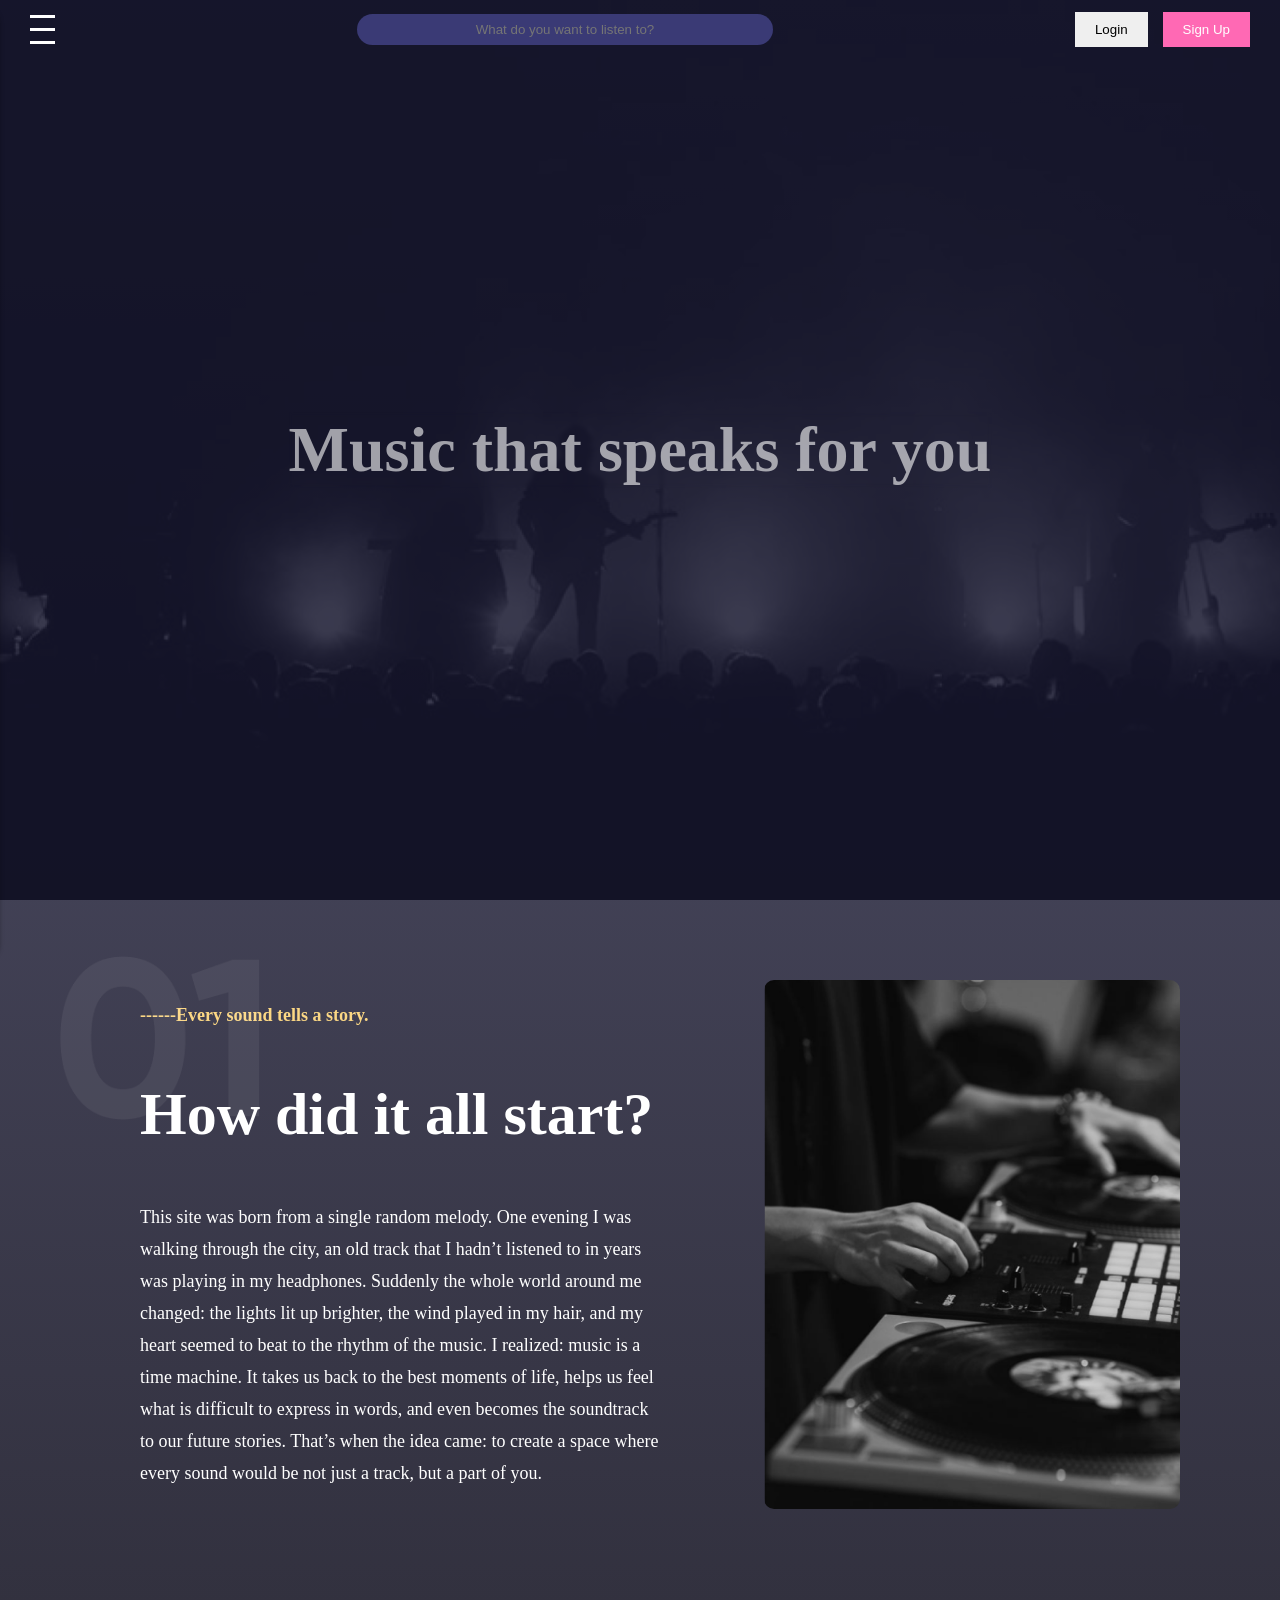
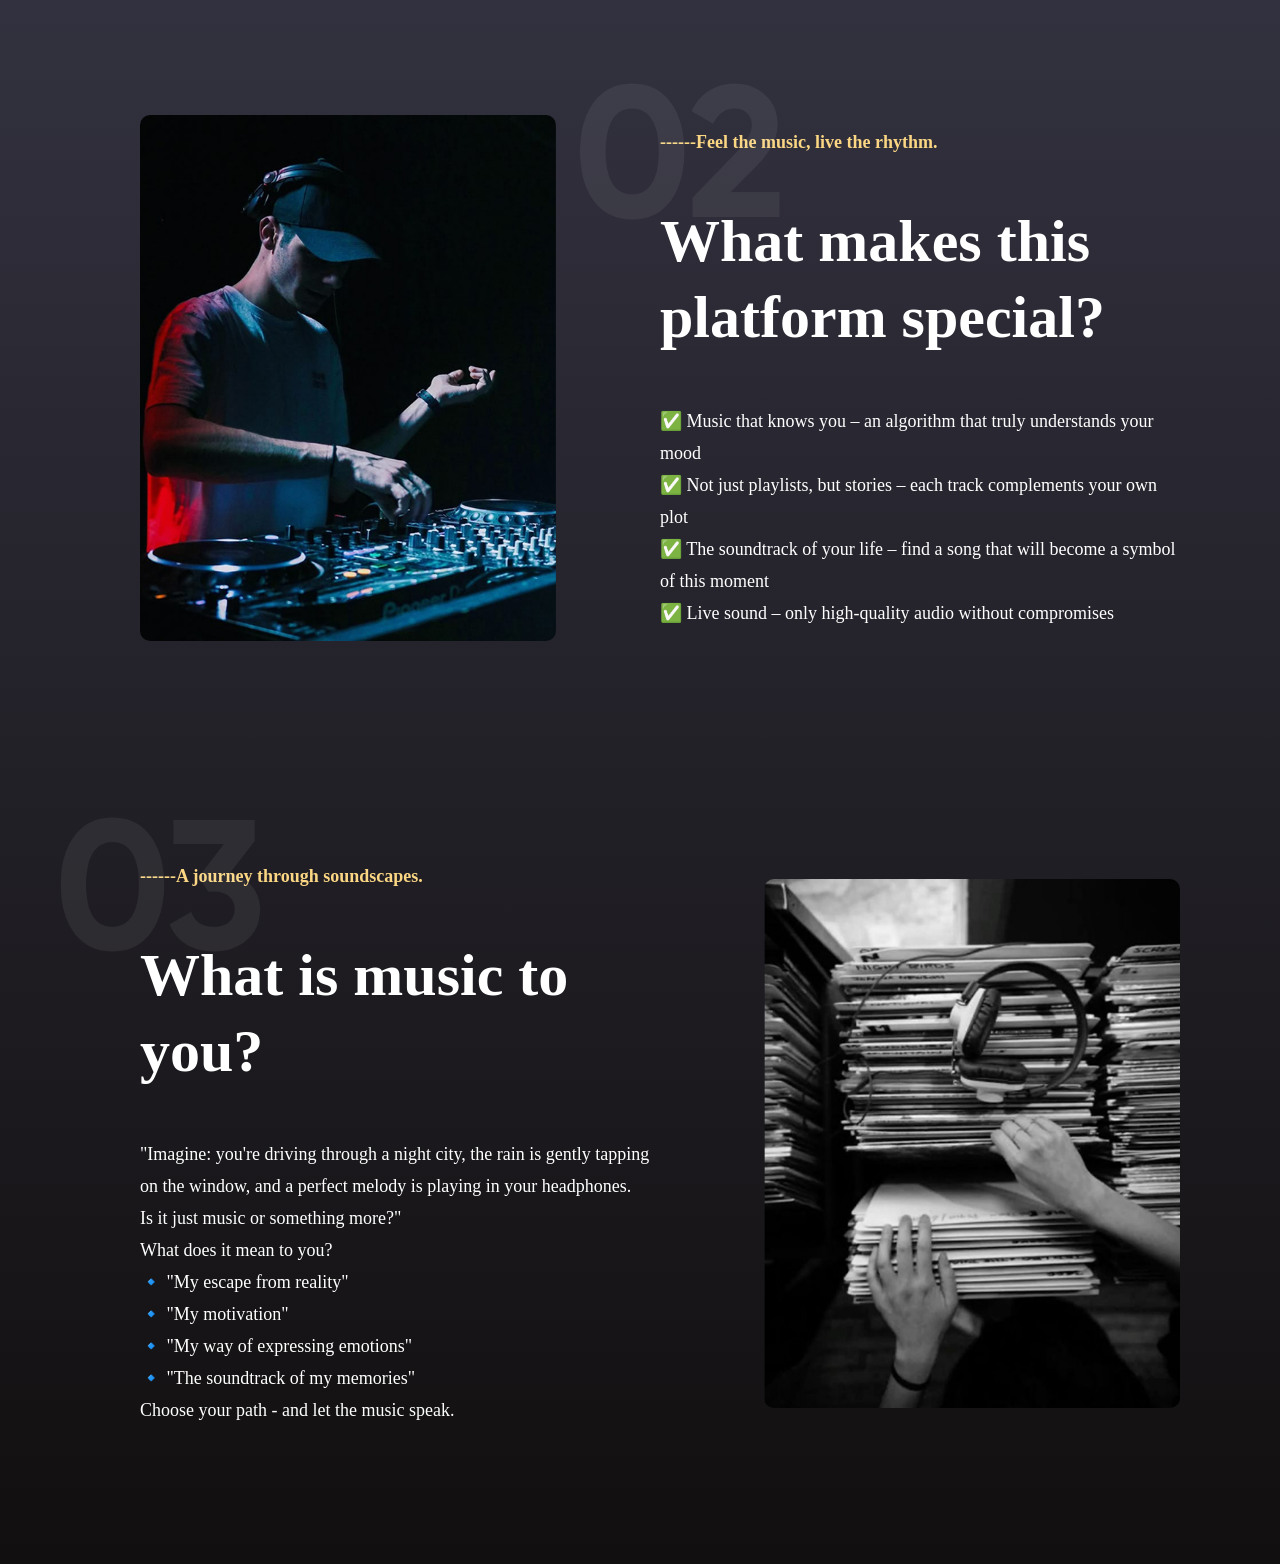
==== index.html @ 6231a84e "first writing code" ====
<!DOCTYPE html>
<html lang="en">
<head>
    <meta charset="UTF-8">
    <meta name="viewport" content="width=device-width, initial-scale=1.0">
    <title>Synerbeat</title>
    <link rel="stylesheet" href="style.css">
    <script defer src="script.js"></script>
</head>
<body>
    <header>
        <div class="menu-toggle" id="mobile-menu">
            <span class="bar"></span>
            <span class="bar"></span>
            <span class="bar"></span>
        </div>
        <div class="search-box">
            <input type="text" placeholder="What do you want to listen to?">
        </div>
        <div class="buttons">
            <button class="login">Login</button>
            <button class="signup">Sign Up</button>
        </div>
    </header>
    <section class="hero">
        <img src="img/backg.png" alt="Concert" class="hero-image">
        <div class="overlay"></div>
        <h1>Music that speaks for you</h1>
    </section>
    <div class="burger-menu" id="burger-menu">
        <ul>
            <li><a href="#">HOME</a></li>
            <li><a href="#">ALBUMS</a></li>
            <li><a href="#">FAVORITES</a></li>
        </ul>
    </div> 
    <section class="content-section">
        <div class="text-block">
            <img src="img/num1.png" alt="01" class="number-img"> 
            <p class="golden-text">------Every sound tells a story.</p>
            <h2 class="h2">How did it all start?</h2>
            <p>This site was born from a single random melody.
                One evening I was walking through the city, an old track that I hadn’t listened to in years was playing in my headphones. Suddenly the whole world around me changed: the lights lit up brighter, the wind played in my hair, and my heart seemed to beat to the rhythm of the music.
                I realized: music is a time machine. It takes us back to the best moments of life, helps us feel what is difficult to express in words, and even becomes the soundtrack to our future stories.
                That’s when the idea came: to create a space where every sound would be not just a track, but a part of you.</p>
        </div>
        <div class="image-block">
            <img src="img/imag1.png" alt="DJ Mixing">
        </div>
    </section>
    
    <section class="content-section">
        <div class="image-block">
            <img src="img/imag2.png" alt="DJ Performance">
        </div>
        <div class="text-block">
            <img src="img/num2.png" alt="02" class="number-img">
            <p class="golden-text">------Feel the music, live the rhythm.</p>
            <h2 class="h2">What makes this platform special?</h2>
            <p>✅ Music that knows you – an algorithm that truly understands your mood<br>
                ✅ Not just playlists, but stories – each track complements your own plot<br>
                ✅ The soundtrack of your life – find a song that will become a symbol of this moment<br>
                ✅ Live sound – only high-quality audio without compromises</p>
        </div>
    </section>
    
    <section class="content-section">
        <div class="text-block">
            <img src="img/num3.png" alt="03" class="number-img">
            <p class="golden-text">------A journey through soundscapes.</p>
            <h2 class="h2">What is music to you?</h2>
            <p>"Imagine: you're driving through a night city, the rain is gently tapping on the window, and a perfect melody is playing in your headphones.<br>
                Is it just music or something more?"<br>
                
                What does it mean to you?<br>
                🔹 "My escape from reality"<br>
                🔹 "My motivation"<br>
                🔹 "My way of expressing emotions"<br>
                🔹 "The soundtrack of my memories"<br>
                
                Choose your path - and let the music speak.</p>
        </div>
        <div class="image-block">
            <img src="img/imag3.png" alt="Vinyl Collection">
        </div>
    </section> 
</body>
</html>
---- style.css ----
body {
    margin: 0;
    font-family: Arial, sans-serif;
    background-color: #0d0d26;
    color: white;
    text-align: center;
background: linear-gradient(180deg, #545470 0%, #110F0F 100%);


    
}
header {
    display: flex;
    justify-content: space-between;
    align-items: center;
    padding: 10px 30px;
    
    position: fixed;
    width: 100%;
    top: 0;
    left: 0;
    z-index: 1000;
    box-sizing: border-box;
}
.menu-toggle {
    display: flex;
    flex-direction: column;
    cursor: pointer;
}
.bar {
    background: white;
    height: 3px;
    width: 25px;
    margin: 5px 0;
}
.search-box {
    flex: 1;
    display: flex;
    justify-content: center;
    
}
.search-box input {
    padding: 8px;
    border-radius: 20px;
    border: none;
    width: 70%;
    max-width: 400px;
    text-align: center;
    background-color: #3A3A75;
}
.buttons {
    display: flex;
    gap: 15px;
}
.buttons button {
    padding: 10px 20px;
    border: none;
    cursor: pointer;
    white-space: nowrap;
}
.signup {
    background: hotpink;
    color: white;
}
.hero {
    height: 100vh;
    display: flex;
    align-items: center;
    justify-content: center;
    text-align: center;
    position: relative;
}
.hero-image {
    position: absolute;
    top: 0;
    left: 50%;
    transform: translateX(-50%);
    width: 100%;
    height: 100%;
    object-fit: cover;
    opacity: 0.5; /* Напівпрозорість для ефекту */
}

.overlay {
    position: absolute;
    top: 0;
    left: 0;
    width: 100%;
    height: 100%;
    background: rgba(13, 13, 38, 0.7);
}

h1 {
    position: relative;
    z-index: 2;

font-family: 'Jura';
font-style: normal;
font-weight: 700;
font-size: 64px;
line-height: 76px;
color: rgba(255, 255, 255, 0.6);

backdrop-filter: blur(2px);


}
.burger-menu {
    position: fixed;
    top: 0;
    left: -250px;
    width: 250px;
    height: 100vh;
    padding-top: 60px;
    transition: 0.3s;
background: linear-gradient(180deg, #55556F 0%, #242443 73.67%);
box-shadow: 0px 4px 4px rgba(0, 0, 0, 0.25);
border-radius: 0px 20px 20px 0px;


}
.burger-menu ul {
    list-style: none;
    padding: 0;
}
.burger-menu ul li {
    padding: 15px;
}
.burger-menu ul li a {
    color: white;
    text-decoration: none;
    font-size: 18px;
}
@media screen and (max-width: 768px) {
    header {
        padding: 10px 15px;
    }
    .menu-toggle {
        display: flex;
    }
    .search-box input {
        width: 100%;
        max-width: 250px;
    }
    .buttons {
        gap: 5px;
    }
    .buttons button {
        padding: 8px 12px;
        font-size: 14px;
    }
}

.content-section {
    display: flex;
    align-items: center;
    justify-content: space-between;
    padding: 80px 100px 120px 140px;
}
.reverse {
    flex-direction: row-reverse;
}
.text-block {
    width: 50%;
    text-align: left;
    position: relative;
}
.number-img {
    position: absolute;
    top: -30px;
    left: -80px;
    width: 200px;
    opacity: 0.7;
}
.image-block {
    width: 40%;
}
.image-block img {
    width: 100%;
    border-radius: 10px;
}
.golden-text {
font-family: 'Gilroy';
font-style: normal;
font-weight: 800;
font-size: 18px;
line-height: 22px;
color: #FBD784;

}
.h2{
font-family: 'Abhaya Libre ExtraBold';
font-style: normal;
font-weight: 800;
font-size: 60px;
line-height: 76px;
color: #FFFFFF;
}
p{
font-family: 'Glegoo';
font-style: normal;
font-weight: 400;
font-size: 18px;
line-height: 32px;
color: #FFFFFF;

}
@media (max-width: 768px) {
    .content-section {
        flex-direction: column;
        text-align: center;
        padding: 30px;
    }
    .text-block, .image-block {
        width: 90%;
    }
    .reverse {
        flex-direction: column;
    }
    .number-img {
        top: -30px;
        left: 0;
        width: 150px;
    }
}
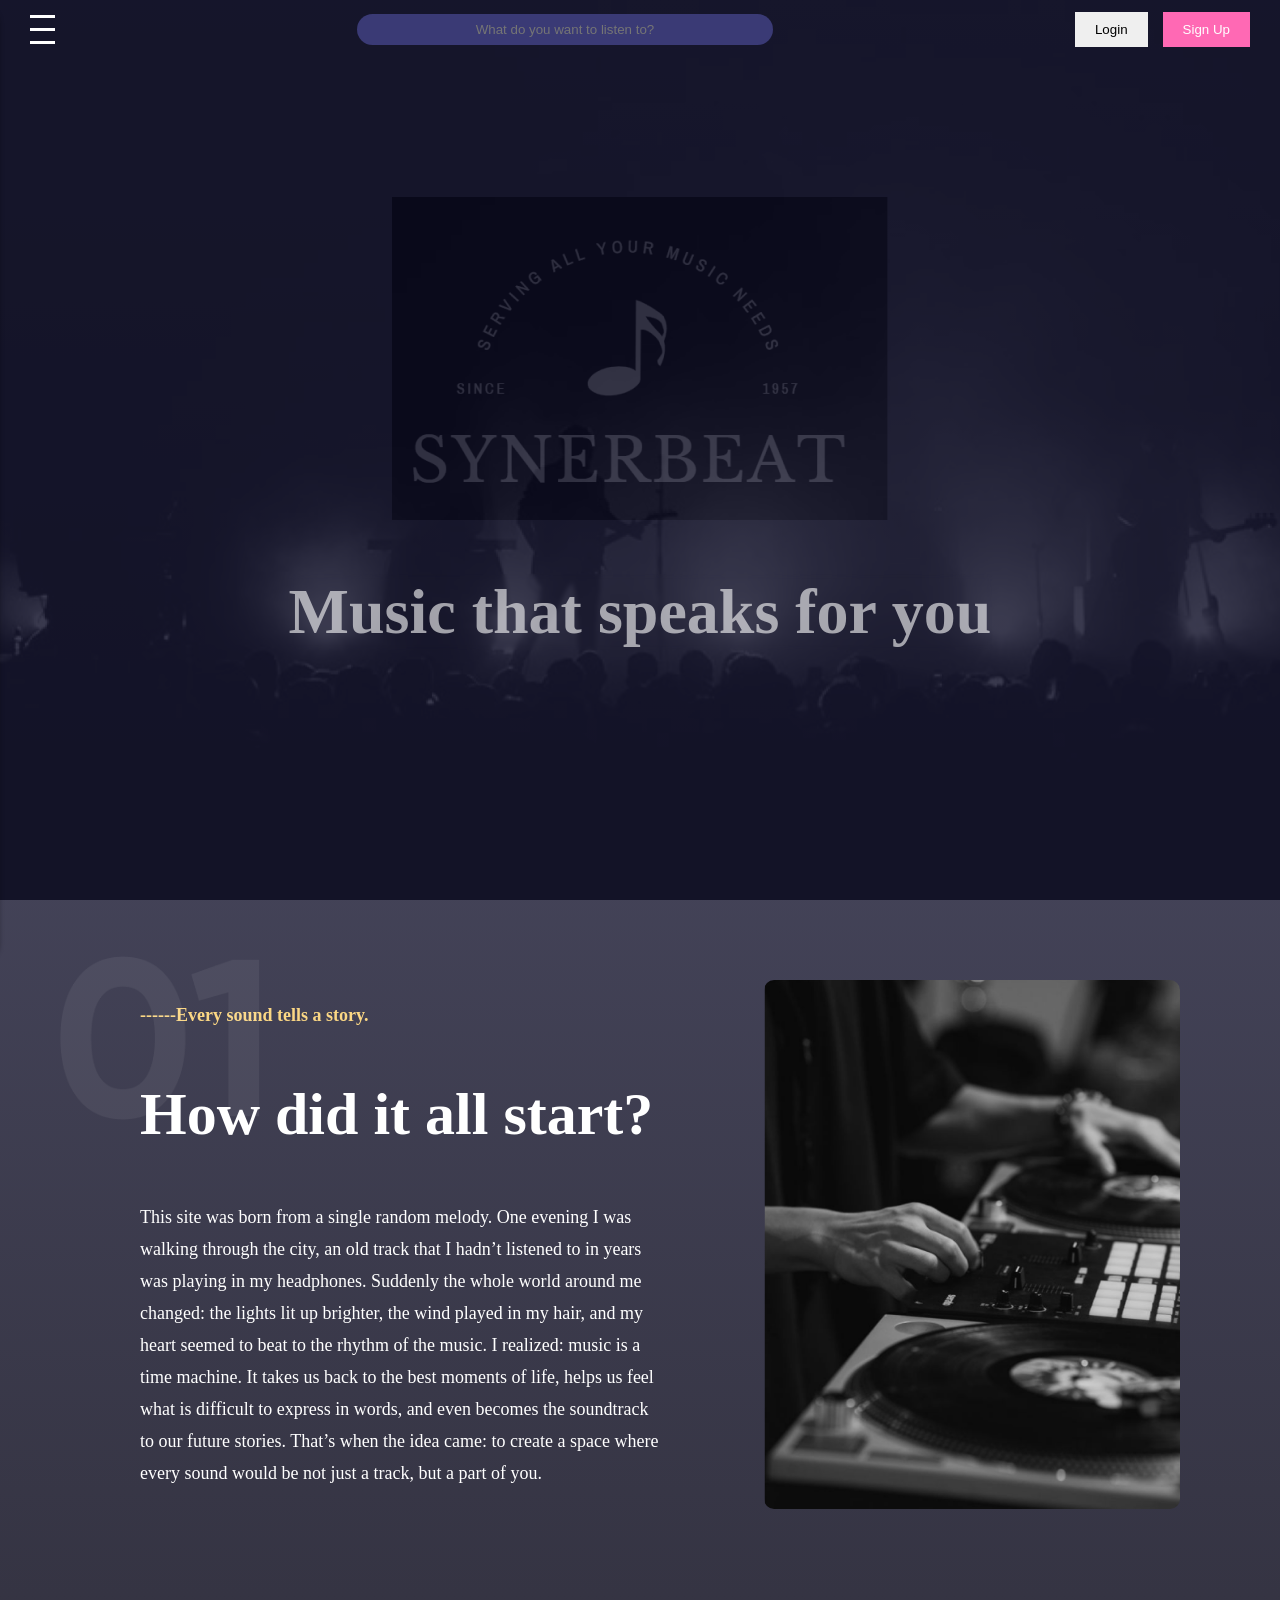
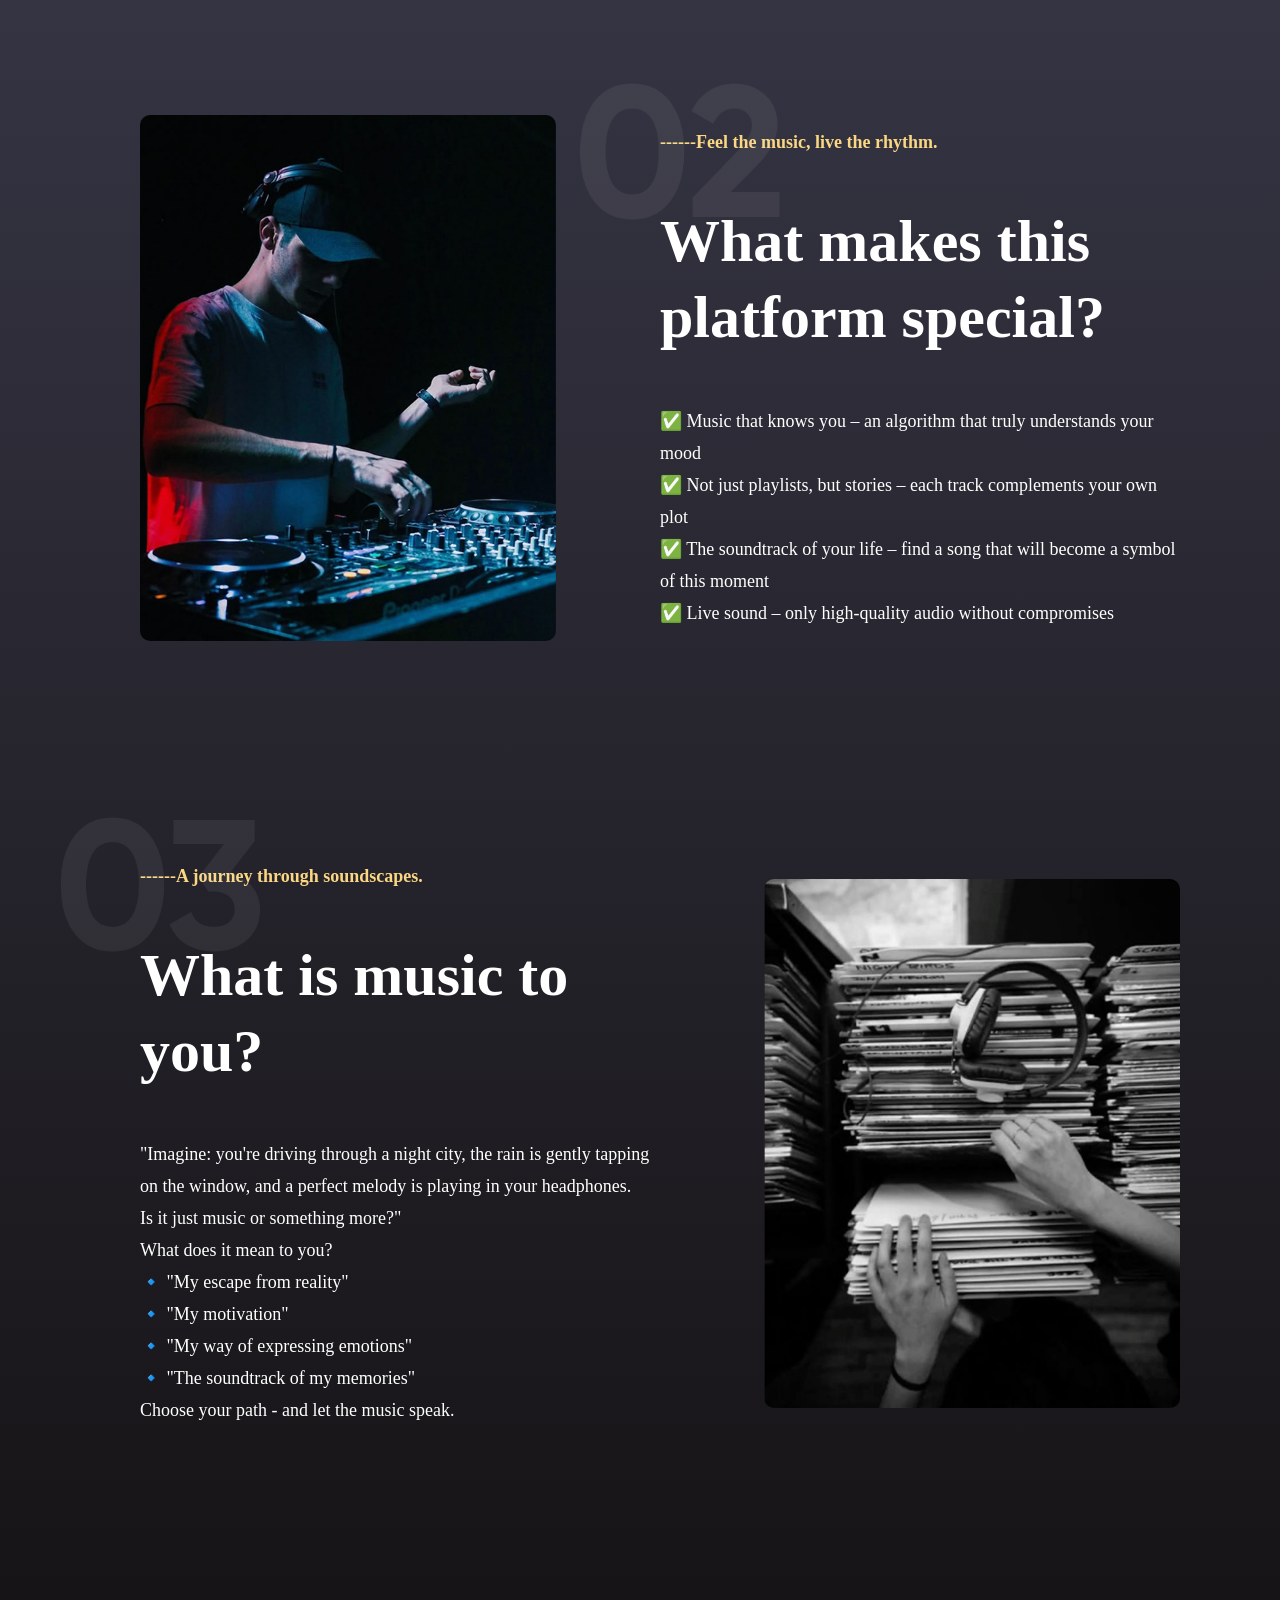
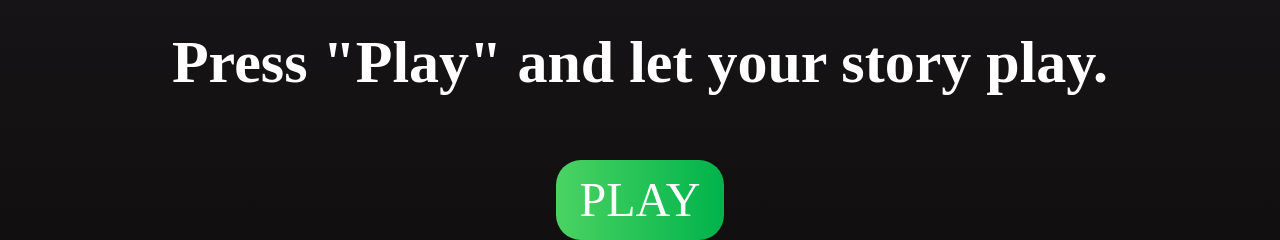
==== commit f72241ca: "change main page" ====
--- a/index.html
+++ b/index.html
@@ -1,5 +1,6 @@
 <!DOCTYPE html>
 <html lang="en">
+
 <head>
     <meta charset="UTF-8">
     <meta name="viewport" content="width=device-width, initial-scale=1.0">
@@ -7,6 +8,7 @@
     <link rel="stylesheet" href="style.css">
     <script defer src="script.js"></script>
 </head>
+
 <body>
     <header>
         <div class="menu-toggle" id="mobile-menu">
@@ -25,7 +27,10 @@
     <section class="hero">
         <img src="img/backg.png" alt="Concert" class="hero-image">
         <div class="overlay"></div>
-        <h1>Music that speaks for you</h1>
+        <div class="cont1">
+            <img class="logow" src="img/logo.png">
+            <h1>Music that speaks for you</h1>
+        </div>
     </section>
     <div class="burger-menu" id="burger-menu">
         <ul>
@@ -33,22 +38,26 @@
             <li><a href="#">ALBUMS</a></li>
             <li><a href="#">FAVORITES</a></li>
         </ul>
-    </div> 
+    </div>
     <section class="content-section">
         <div class="text-block">
-            <img src="img/num1.png" alt="01" class="number-img"> 
+            <img src="img/num1.png" alt="01" class="number-img">
             <p class="golden-text">------Every sound tells a story.</p>
             <h2 class="h2">How did it all start?</h2>
             <p>This site was born from a single random melody.
-                One evening I was walking through the city, an old track that I hadn’t listened to in years was playing in my headphones. Suddenly the whole world around me changed: the lights lit up brighter, the wind played in my hair, and my heart seemed to beat to the rhythm of the music.
-                I realized: music is a time machine. It takes us back to the best moments of life, helps us feel what is difficult to express in words, and even becomes the soundtrack to our future stories.
-                That’s when the idea came: to create a space where every sound would be not just a track, but a part of you.</p>
+                One evening I was walking through the city, an old track that I hadn’t listened to in years was playing
+                in my headphones. Suddenly the whole world around me changed: the lights lit up brighter, the wind
+                played in my hair, and my heart seemed to beat to the rhythm of the music.
+                I realized: music is a time machine. It takes us back to the best moments of life, helps us feel what is
+                difficult to express in words, and even becomes the soundtrack to our future stories.
+                That’s when the idea came: to create a space where every sound would be not just a track, but a part of
+                you.</p>
         </div>
         <div class="image-block">
             <img src="img/imag1.png" alt="DJ Mixing">
         </div>
     </section>
-    
+
     <section class="content-section">
         <div class="image-block">
             <img src="img/imag2.png" alt="DJ Performance">
@@ -63,26 +72,32 @@
                 ✅ Live sound – only high-quality audio without compromises</p>
         </div>
     </section>
-    
+
     <section class="content-section">
         <div class="text-block">
             <img src="img/num3.png" alt="03" class="number-img">
             <p class="golden-text">------A journey through soundscapes.</p>
             <h2 class="h2">What is music to you?</h2>
-            <p>"Imagine: you're driving through a night city, the rain is gently tapping on the window, and a perfect melody is playing in your headphones.<br>
+            <p>"Imagine: you're driving through a night city, the rain is gently tapping on the window, and a perfect
+                melody is playing in your headphones.<br>
                 Is it just music or something more?"<br>
-                
+
                 What does it mean to you?<br>
                 🔹 "My escape from reality"<br>
                 🔹 "My motivation"<br>
                 🔹 "My way of expressing emotions"<br>
                 🔹 "The soundtrack of my memories"<br>
-                
+
                 Choose your path - and let the music speak.</p>
         </div>
         <div class="image-block">
             <img src="img/imag3.png" alt="Vinyl Collection">
         </div>
-    </section> 
+    </section>
+    <div class="container">
+        <p class="play">Press "Play" and let your story play.</p>
+        <a href="#" class="btn">PLAY</a>
+    </div>
 </body>
+
 </html>
--- a/style.css
+++ b/style.css
@@ -4,17 +4,17 @@
     background-color: #0d0d26;
     color: white;
     text-align: center;
-background: linear-gradient(180deg, #545470 0%, #110F0F 100%);
-
-
-    
-}
+    background: linear-gradient(180deg, #545470 0%, #110F0F 100%);
+
+
+
+}
+
 header {
     display: flex;
     justify-content: space-between;
     align-items: center;
     padding: 10px 30px;
-    
     position: fixed;
     width: 100%;
     top: 0;
@@ -22,23 +22,27 @@
     z-index: 1000;
     box-sizing: border-box;
 }
+
 .menu-toggle {
     display: flex;
     flex-direction: column;
     cursor: pointer;
 }
+
 .bar {
     background: white;
     height: 3px;
     width: 25px;
     margin: 5px 0;
 }
+
 .search-box {
     flex: 1;
     display: flex;
     justify-content: center;
-    
-}
+
+}
+
 .search-box input {
     padding: 8px;
     border-radius: 20px;
@@ -48,20 +52,24 @@
     text-align: center;
     background-color: #3A3A75;
 }
+
 .buttons {
     display: flex;
     gap: 15px;
 }
+
 .buttons button {
     padding: 10px 20px;
     border: none;
     cursor: pointer;
     white-space: nowrap;
 }
+
 .signup {
     background: hotpink;
     color: white;
 }
+
 .hero {
     height: 100vh;
     display: flex;
@@ -70,6 +78,7 @@
     text-align: center;
     position: relative;
 }
+
 .hero-image {
     position: absolute;
     top: 0;
@@ -78,7 +87,8 @@
     width: 100%;
     height: 100%;
     object-fit: cover;
-    opacity: 0.5; /* Напівпрозорість для ефекту */
+    opacity: 0.5;
+    /* Напівпрозорість для ефекту */
 }
 
 .overlay {
@@ -90,21 +100,29 @@
     background: rgba(13, 13, 38, 0.7);
 }
 
+.cont1{
+    display: flex;
+    flex-direction: column;
+    align-items: center;
+    text-align: center;
+    max-width: 100%;
+    margin: 0 auto;
+}
+.logow{
+    height: auto;
+}
 h1 {
     position: relative;
     z-index: 2;
-
-font-family: 'Jura';
-font-style: normal;
-font-weight: 700;
-font-size: 64px;
-line-height: 76px;
-color: rgba(255, 255, 255, 0.6);
-
-backdrop-filter: blur(2px);
-
-
-}
+    font-family: 'Jura';
+    font-style: normal;
+    font-weight: 700;
+    font-size: 64px;
+    line-height: 76px;
+    color: rgba(255, 255, 255, 0.6);
+    backdrop-filter: blur(2px);
+}
+
 .burger-menu {
     position: fixed;
     top: 0;
@@ -113,38 +131,46 @@
     height: 100vh;
     padding-top: 60px;
     transition: 0.3s;
-background: linear-gradient(180deg, #55556F 0%, #242443 73.67%);
-box-shadow: 0px 4px 4px rgba(0, 0, 0, 0.25);
-border-radius: 0px 20px 20px 0px;
-
-
-}
+    background: linear-gradient(180deg, #55556F 0%, #242443 73.67%);
+    box-shadow: 0px 4px 4px rgba(0, 0, 0, 0.25);
+    border-radius: 0px 20px 20px 0px;
+
+
+}
+
 .burger-menu ul {
     list-style: none;
     padding: 0;
 }
+
 .burger-menu ul li {
     padding: 15px;
 }
+
 .burger-menu ul li a {
     color: white;
     text-decoration: none;
     font-size: 18px;
 }
+
 @media screen and (max-width: 768px) {
     header {
         padding: 10px 15px;
     }
+
     .menu-toggle {
         display: flex;
     }
+
     .search-box input {
         width: 100%;
         max-width: 250px;
     }
+
     .buttons {
         gap: 5px;
     }
+
     .buttons button {
         padding: 8px 12px;
         font-size: 14px;
@@ -157,14 +183,17 @@
     justify-content: space-between;
     padding: 80px 100px 120px 140px;
 }
+
 .reverse {
     flex-direction: row-reverse;
 }
+
 .text-block {
     width: 50%;
     text-align: left;
     position: relative;
 }
+
 .number-img {
     position: absolute;
     top: -30px;
@@ -172,54 +201,156 @@
     width: 200px;
     opacity: 0.7;
 }
+
 .image-block {
     width: 40%;
 }
+
 .image-block img {
     width: 100%;
     border-radius: 10px;
 }
+
 .golden-text {
-font-family: 'Gilroy';
-font-style: normal;
-font-weight: 800;
-font-size: 18px;
-line-height: 22px;
-color: #FBD784;
-
-}
-.h2{
-font-family: 'Abhaya Libre ExtraBold';
-font-style: normal;
-font-weight: 800;
-font-size: 60px;
-line-height: 76px;
-color: #FFFFFF;
-}
-p{
-font-family: 'Glegoo';
-font-style: normal;
-font-weight: 400;
-font-size: 18px;
-line-height: 32px;
-color: #FFFFFF;
-
-}
+    font-family: 'Gilroy';
+    font-style: normal;
+    font-weight: 800;
+    font-size: 18px;
+    line-height: 22px;
+    color: #FBD784;
+
+}
+
+.h2 {
+    font-family: 'Abhaya Libre ExtraBold';
+    font-style: normal;
+    font-weight: 800;
+    font-size: 60px;
+    line-height: 76px;
+    color: #FFFFFF;
+}
+
+p {
+    font-family: 'Glegoo';
+    font-style: normal;
+    font-weight: 400;
+    font-size: 18px;
+    line-height: 32px;
+    color: #FFFFFF;
+
+}
+
 @media (max-width: 768px) {
     .content-section {
         flex-direction: column;
         text-align: center;
         padding: 30px;
     }
-    .text-block, .image-block {
+
+    .text-block,
+    .image-block {
         width: 90%;
     }
+
     .reverse {
         flex-direction: column;
     }
+
     .number-img {
         top: -30px;
         left: 0;
         width: 150px;
     }
-}+}
+.play {
+    font-family: 'Abhaya Libre ExtraBold';
+    font-style: normal;
+    font-weight: 800;
+    font-size: 60px;
+    line-height: 76px;
+    text-align: center;
+    color: #FFFFFF;
+
+}
+.container {
+    text-align: center;
+    animation: fadeInText 2s ease-in-out;
+}
+
+.btn {
+    display: inline-block;
+    padding: 12px 24px;
+    background: linear-gradient(90deg, #4bd362, #00b34b);
+    border: none;
+    border-radius: 25px;
+    cursor: pointer;
+    text-decoration: none;
+    transition: transform 0.3s ease, box-shadow 0.3s ease;
+    animation: buttonPulse 2s infinite;
+    font-family: 'Aboreto';
+    font-style: normal;
+    font-weight: 350;
+    font-size: 48px;
+    line-height: 56px;
+    text-align: center;
+    color: #FFFFFF;
+}
+
+.btn:hover {
+    transform: scale(1.1);
+    box-shadow: 0 0 15px rgba(0, 123, 255, 0.7);
+}
+
+/* Анімації */
+@keyframes fadeIn {
+    from {
+        opacity: 0;
+    }
+    to {
+        opacity: 1;
+    }
+}
+
+@keyframes fadeInText {
+    from {
+        transform: translateY(-20px);
+        opacity: 0;
+    }
+    to {
+        transform: translateY(0);
+        opacity: 1;
+    }
+}
+
+@keyframes buttonPulse {
+    0% {
+        transform: scale(1);
+    }
+    50% {
+        transform: scale(1.05);
+    }
+    100% {
+        transform: scale(1);
+    }
+}
+
+@keyframes textGlow {
+    0% {
+        text-shadow: 0 0 5px #fff;
+    }
+    100% {
+        text-shadow: 0 0 15px #fff;
+    }
+}
+
+/* Адаптивність */
+@media (max-width: 768px) {
+    h1 {
+        font-size: 1.5rem;
+    }
+    .btn {
+        font-size: 1rem;
+        padding: 10px 20px;
+    }
+}
+
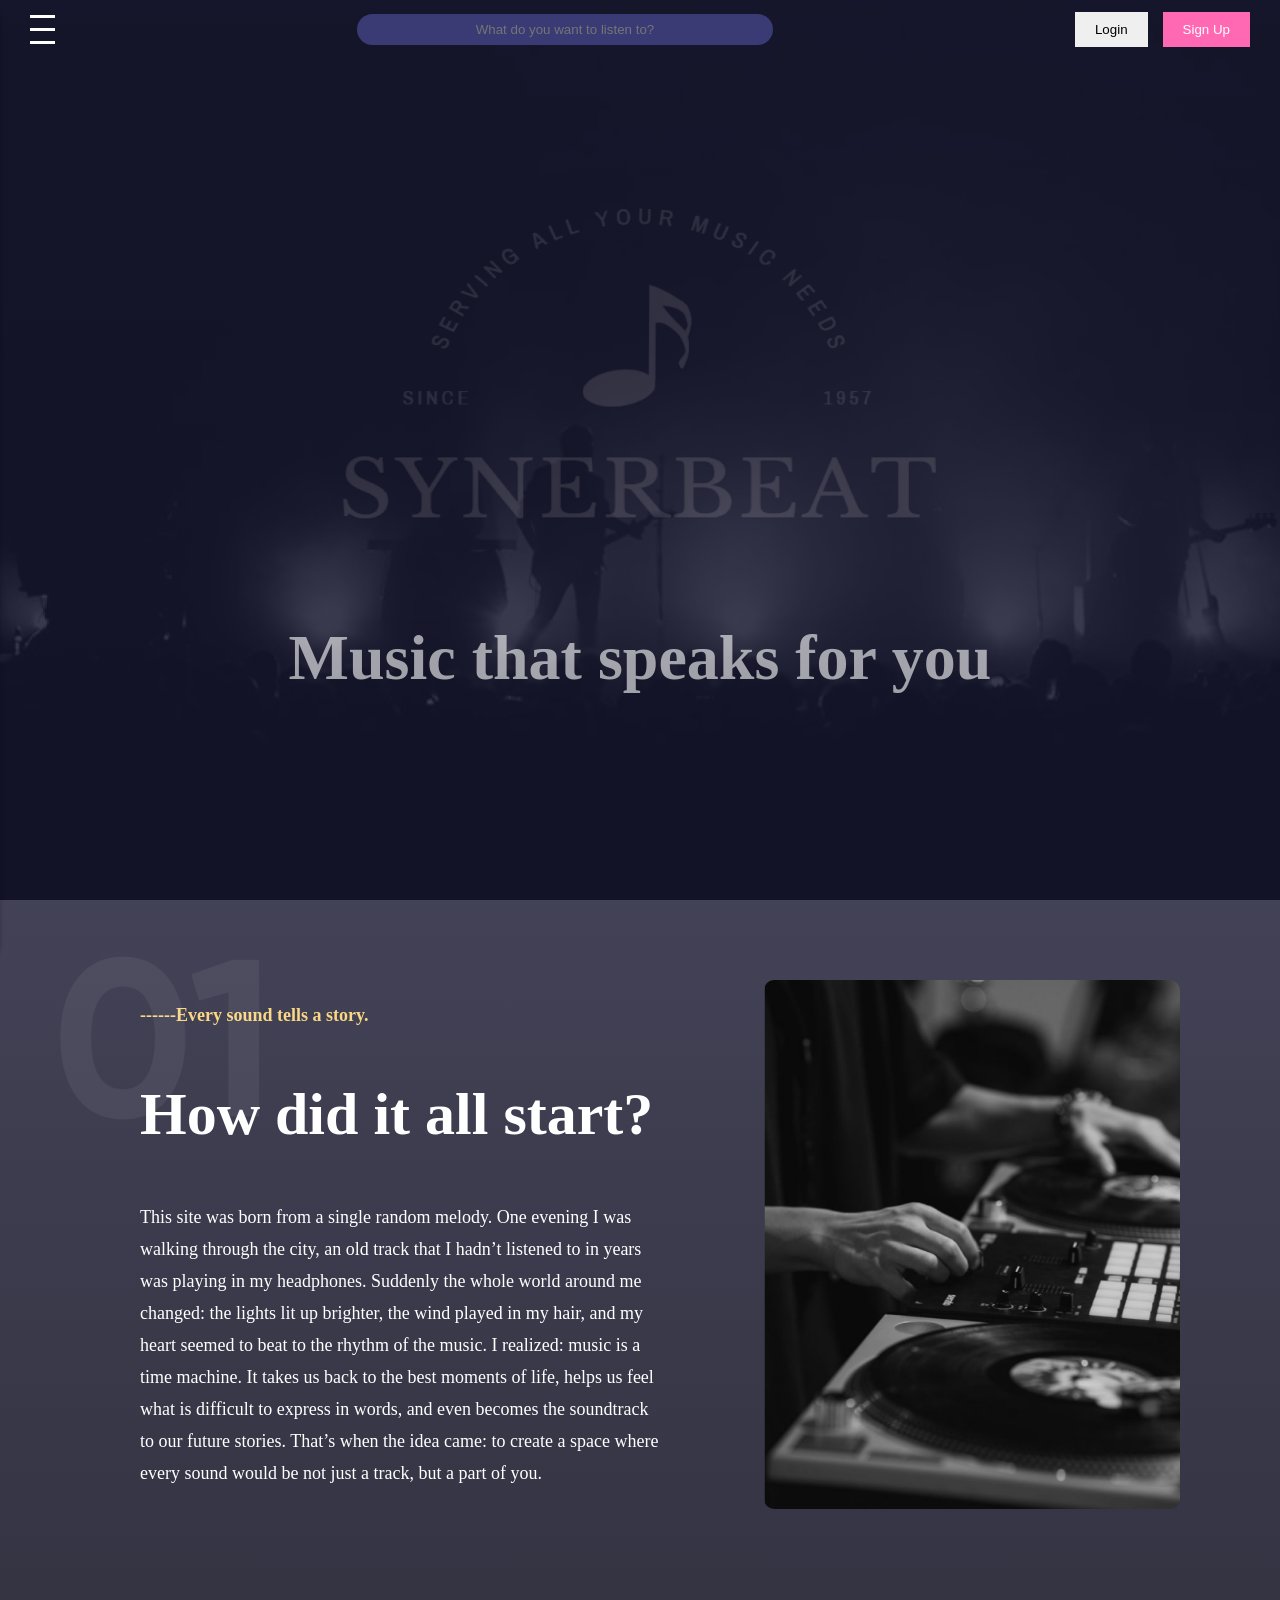
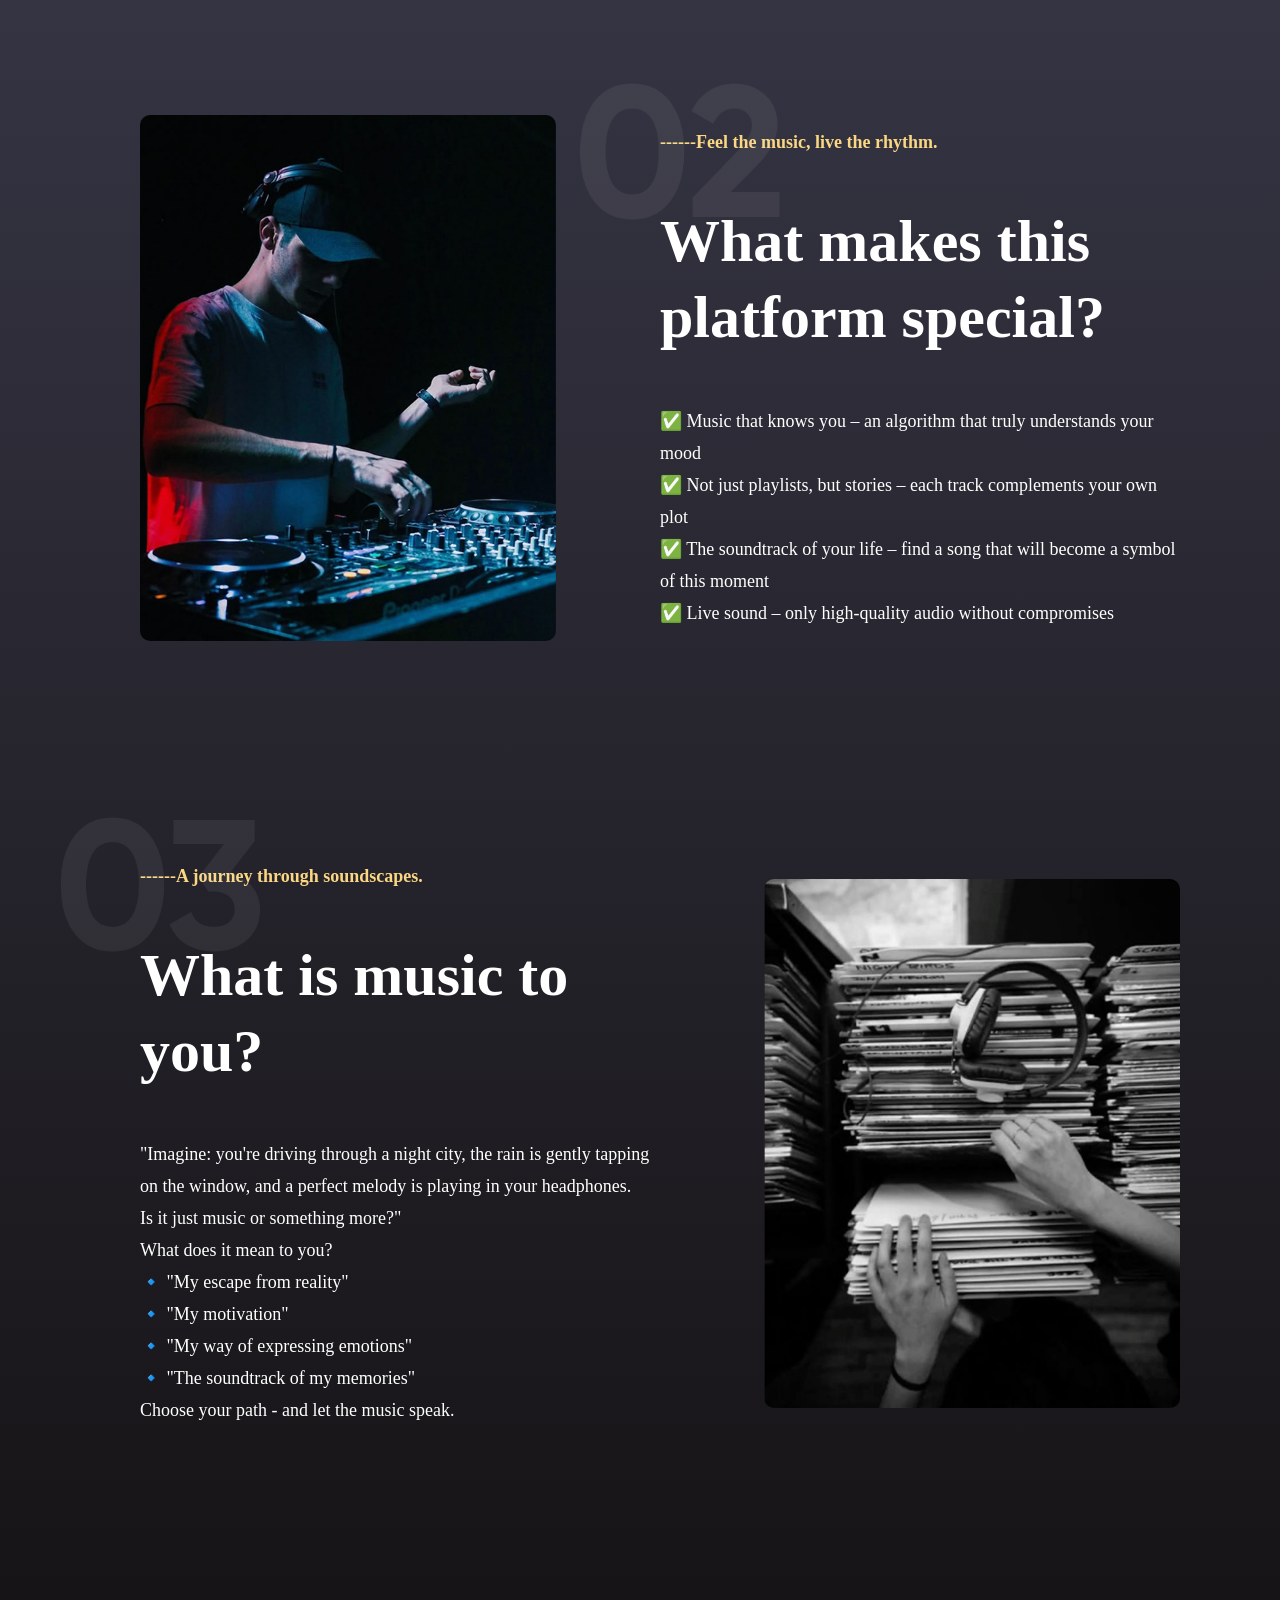
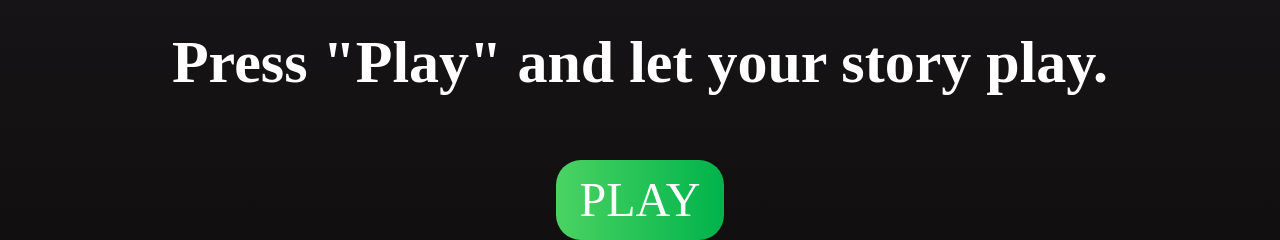
==== commit d0bfb4cb: "create part with music album" ====
--- a/index.html
+++ b/index.html
@@ -28,7 +28,7 @@
         <img src="img/backg.png" alt="Concert" class="hero-image">
         <div class="overlay"></div>
         <div class="cont1">
-            <img class="logow" src="img/logo.png">
+            <img class="logow" src="img/screenlogo.png">
             <h1>Music that speaks for you</h1>
         </div>
     </section>
@@ -100,4 +100,4 @@
     </div>
 </body>
 
-</html>
+</html>
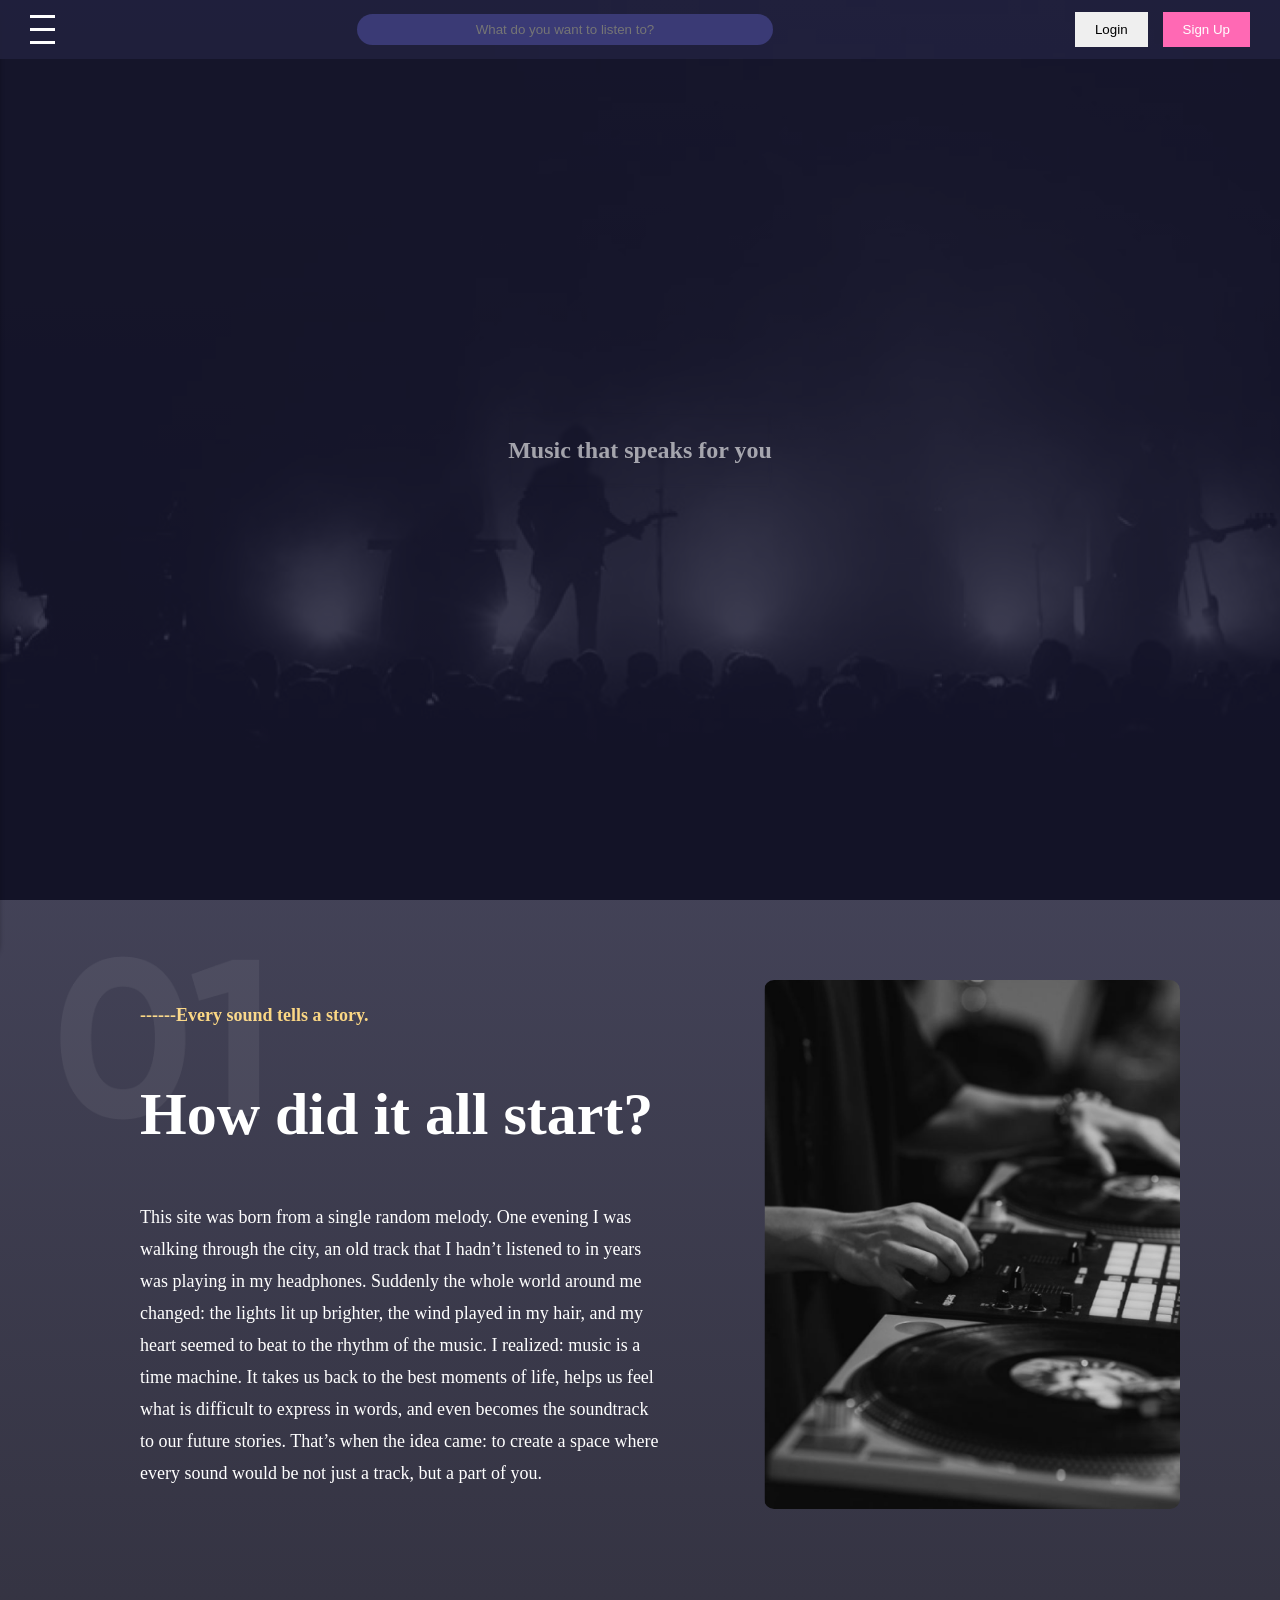
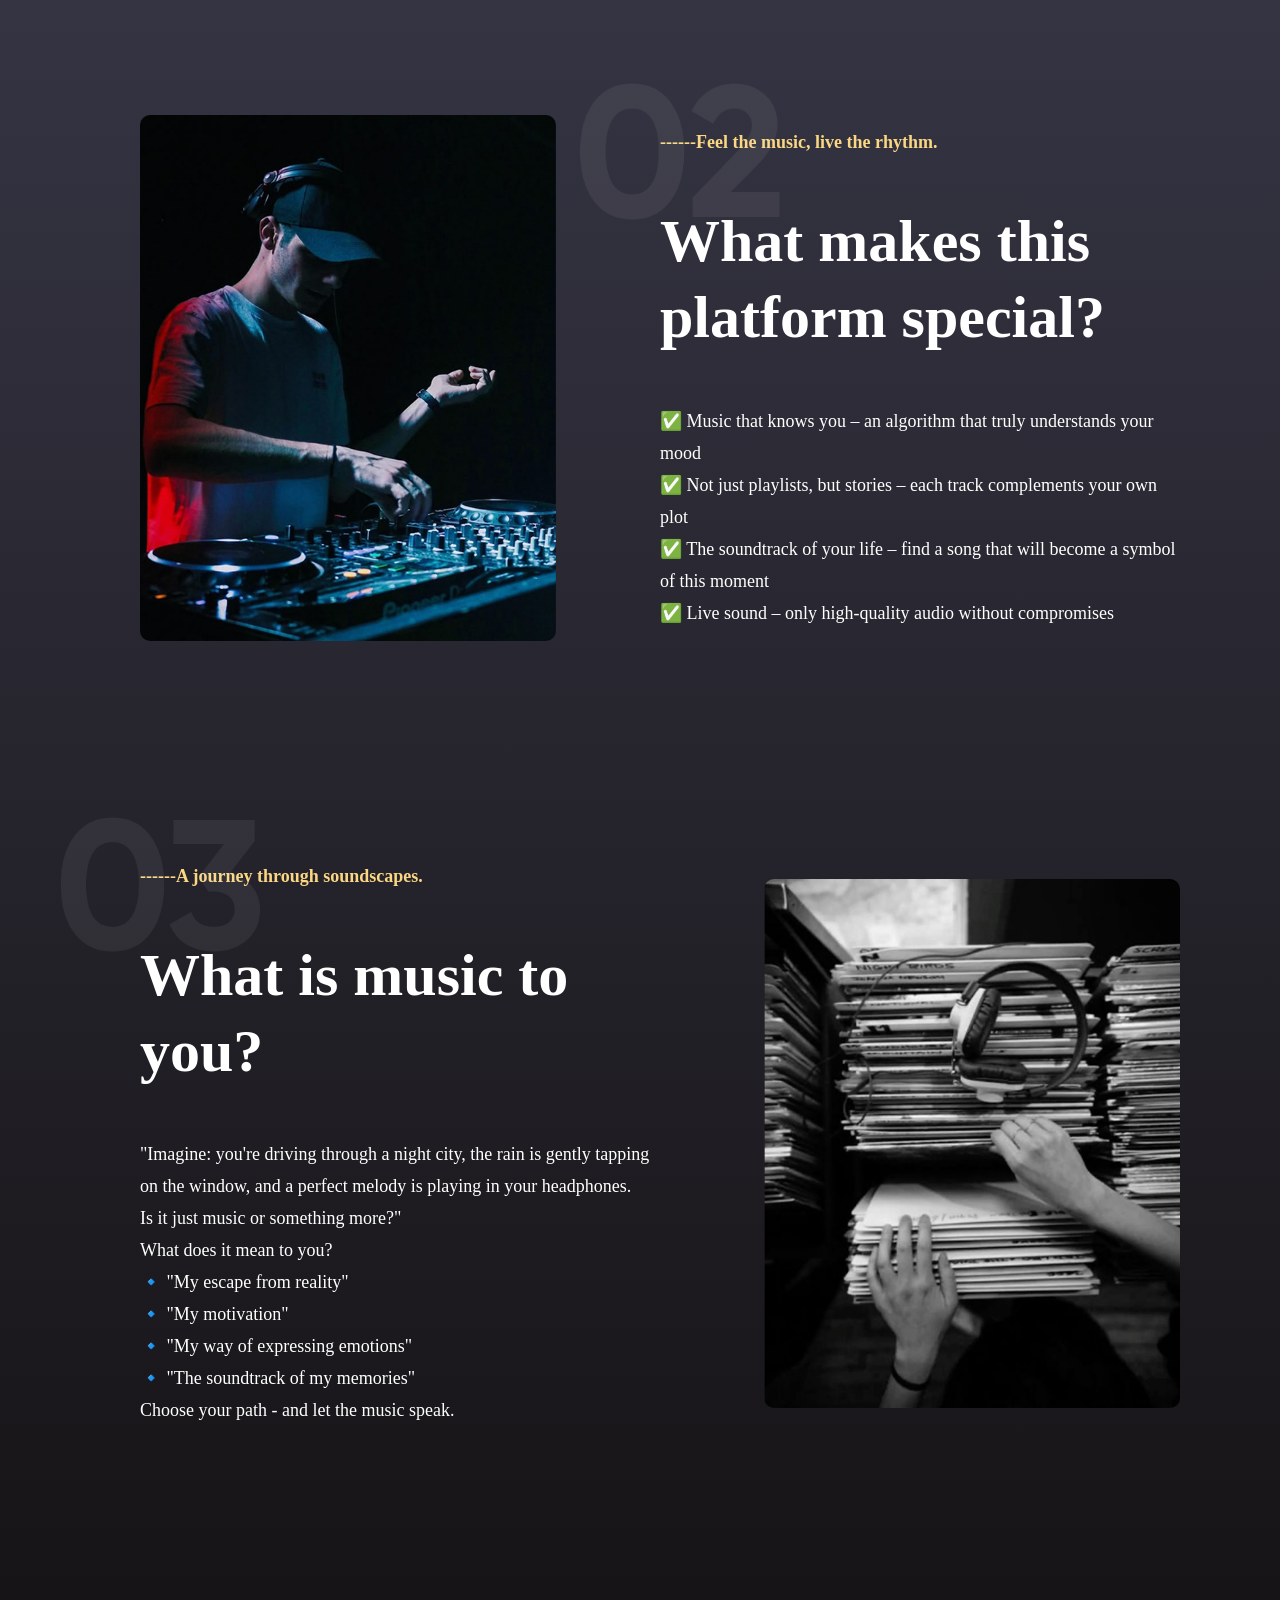
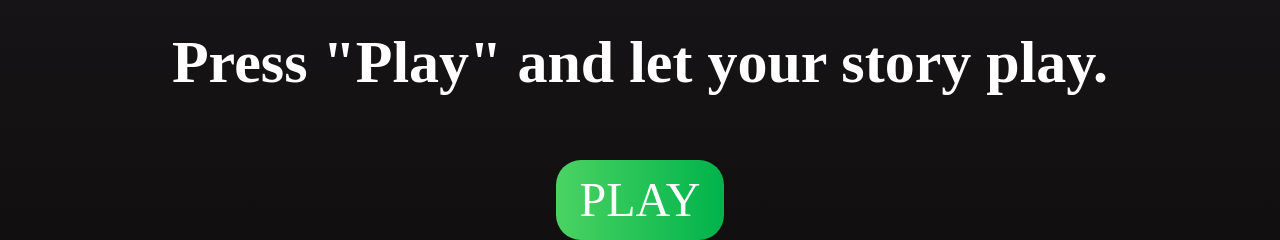
==== commit 046f77dc: "add music album" ====
--- a/index.html
+++ b/index.html
@@ -27,10 +27,7 @@
     <section class="hero">
         <img src="img/backg.png" alt="Concert" class="hero-image">
         <div class="overlay"></div>
-        <div class="cont1">
-            <img class="logow" src="img/screenlogo.png">
-            <h1>Music that speaks for you</h1>
-        </div>
+        <h1>Music that speaks for you</h1>
     </section>
     <div class="burger-menu" id="burger-menu">
         <ul>
--- a/style.css
+++ b/style.css
@@ -21,6 +21,7 @@
     left: 0;
     z-index: 1000;
     box-sizing: border-box;
+    background-color:#242443b8
 }
 
 .menu-toggle {
@@ -106,17 +107,28 @@
     align-items: center;
     text-align: center;
     max-width: 100%;
+<<<<<<< HEAD
+
+}
+.logow{
+    height: 300px;
+=======
     margin: 0 auto;
 }
 .logow{
     height: auto;
+>>>>>>> f72241caaf8a0a73fc3e1e8d518f65b4ba1047f9
 }
 h1 {
     position: relative;
     z-index: 2;
     font-family: 'Jura';
     font-style: normal;
+<<<<<<< HEAD
+    font-weight: 400;
+=======
     font-weight: 700;
+>>>>>>> f72241caaf8a0a73fc3e1e8d518f65b4ba1047f9
     font-size: 64px;
     line-height: 76px;
     color: rgba(255, 255, 255, 0.6);
@@ -352,5 +364,9 @@
         font-size: 1rem;
         padding: 10px 20px;
     }
-}
-
+<<<<<<< HEAD
+}
+=======
+}
+
+>>>>>>> f72241caaf8a0a73fc3e1e8d518f65b4ba1047f9
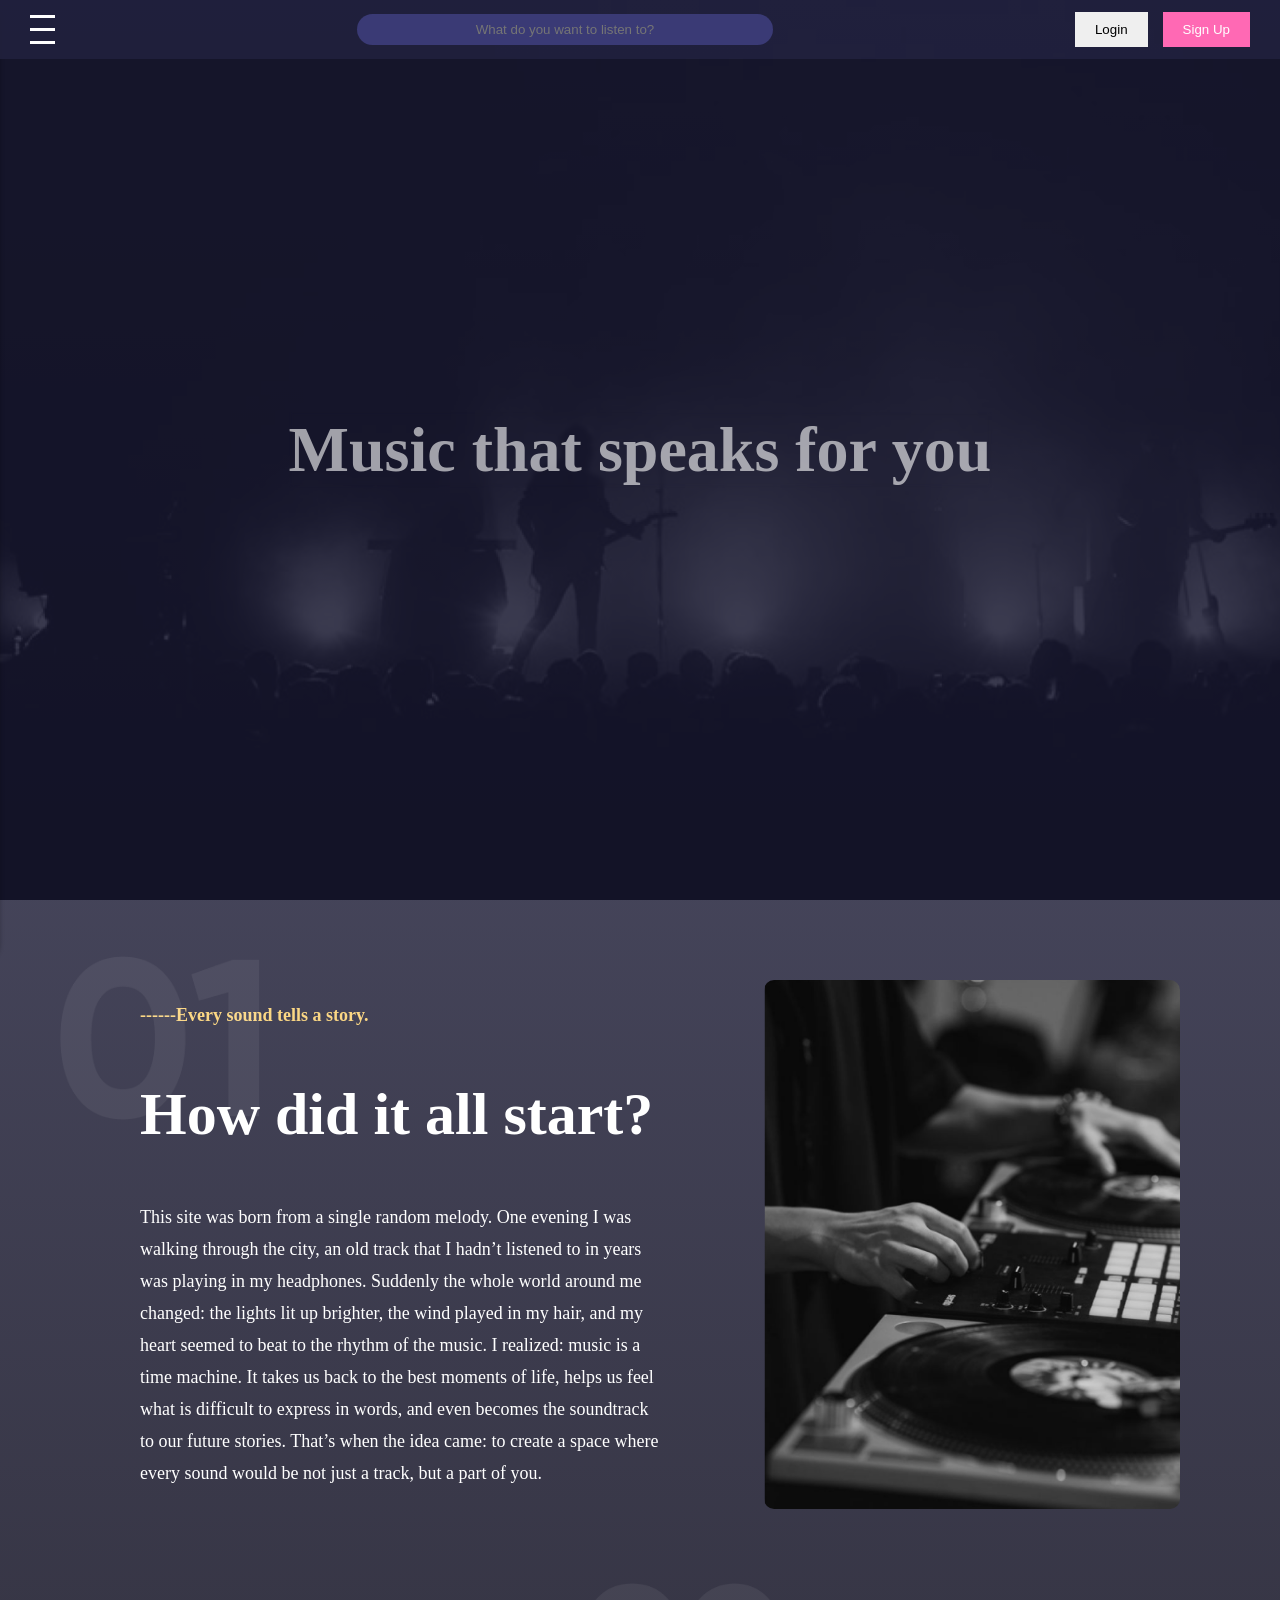
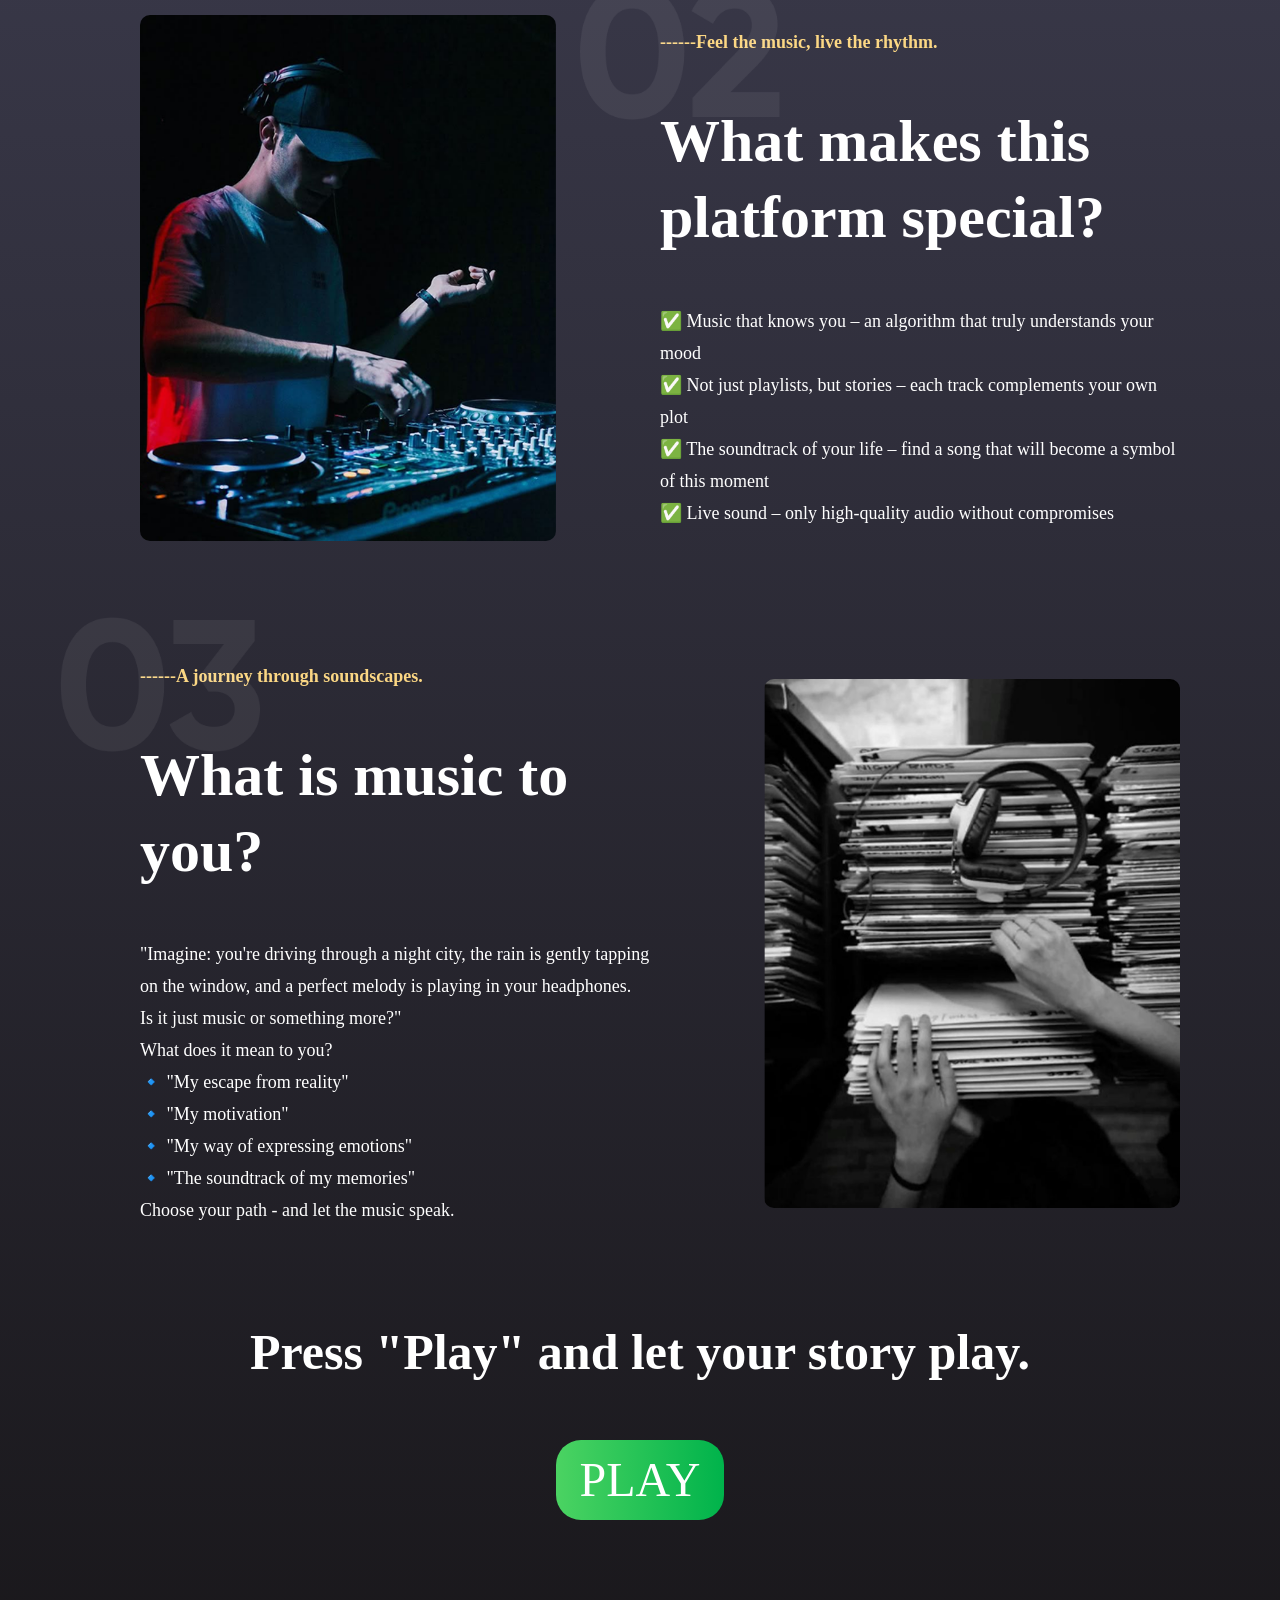
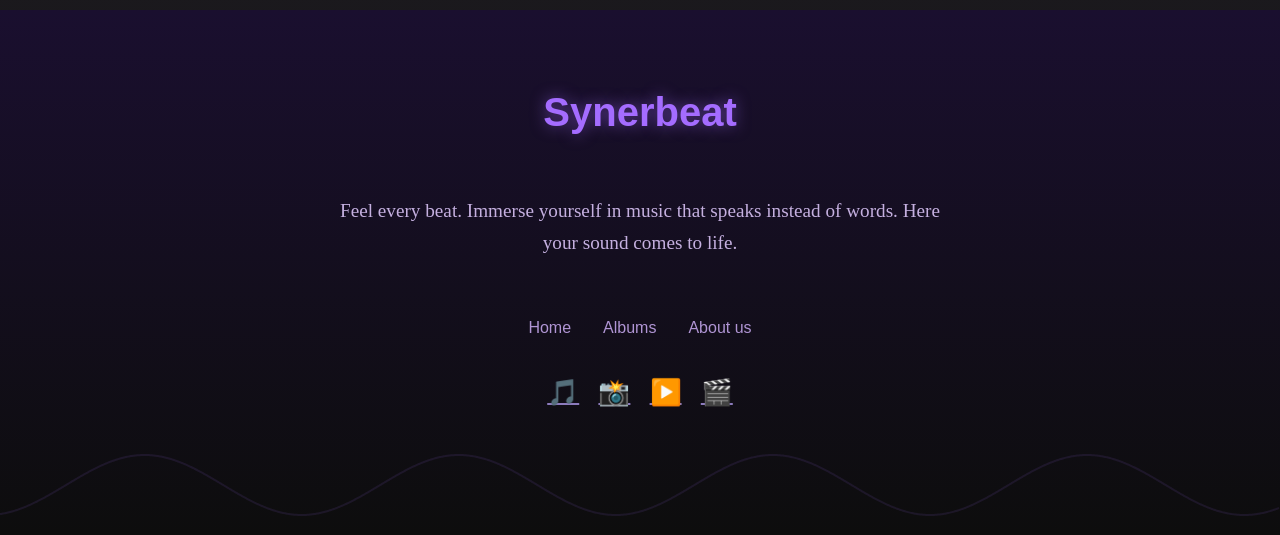
==== commit c6916b07: "new changes in pages, like footer, logo, btn ect." ====
--- a/index.html
+++ b/index.html
@@ -6,6 +6,7 @@
     <meta name="viewport" content="width=device-width, initial-scale=1.0">
     <title>Synerbeat</title>
     <link rel="stylesheet" href="style.css">
+    <link rel="icon" href="img/favicon_synerbeat.ico" />
     <script defer src="script.js"></script>
 </head>
 
@@ -27,7 +28,7 @@
     <section class="hero">
         <img src="img/backg.png" alt="Concert" class="hero-image">
         <div class="overlay"></div>
-        <h1>Music that speaks for you</h1>
+        <h1 id="H">Music that speaks for you</h1>
     </section>
     <div class="burger-menu" id="burger-menu">
         <ul>
@@ -40,7 +41,7 @@
         <div class="text-block">
             <img src="img/num1.png" alt="01" class="number-img">
             <p class="golden-text">------Every sound tells a story.</p>
-            <h2 class="h2">How did it all start?</h2>
+            <h2 class="h2" id="A">How did it all start?</h2>
             <p>This site was born from a single random melody.
                 One evening I was walking through the city, an old track that I hadn’t listened to in years was playing
                 in my headphones. Suddenly the whole world around me changed: the lights lit up brighter, the wind
@@ -93,8 +94,64 @@
     </section>
     <div class="container">
         <p class="play">Press "Play" and let your story play.</p>
-        <a href="#" class="btn">PLAY</a>
+        <a href="album.html" class="btn">PLAY</a>
     </div>
+    
+    
+    <footer>
+      <div class="footer-content">
+        <div class="logo">Synerbeat</div>
+        <p class="tagline">Feel every beat. Immerse yourself in music that speaks instead of words. Here your sound comes to life.</p>
+        
+        <nav class="nav">
+          <a href="#H">Home</a>
+          <a href="album.html">Albums</a>
+          <a href="#A">About us</a>
+        </nav>
+    
+        <div class="socials">
+          <a href="https://soundcloud.com/you/apps" title="Soundcloud">🎵</a>
+          <a href="https://www.instagram.com/soundcloud?utm_source=ig_web_button_share_sheet&igsh=ZDNlZDc0MzIxNw==" title="Instagram">📸</a>
+          <a href="https://www.youtube.com/c/SoundCloud" title="YouTube">▶️</a>
+          <a href="http://twitter.com/soundcloud" title="Twitter">🎬</a>
+        </div>
+      </div>
+      <canvas id="waveCanvas"></canvas>
+    </footer>
+    
+    <script>
+      const canvas = document.getElementById('waveCanvas');
+      const ctx = canvas.getContext('2d');
+    
+      function resizeCanvas() {
+        canvas.width = window.innerWidth;
+        canvas.height = 100;
+      }
+    
+      resizeCanvas();
+      window.addEventListener('resize', resizeCanvas);
+    
+      let step = 0;
+      function drawWave() {
+        ctx.clearRect(0, 0, canvas.width, canvas.height);
+        ctx.beginPath();
+        const amplitude = 30;
+        const frequency = 0.02;
+    
+        for (let x = 0; x < canvas.width; x++) {
+          const y = amplitude * Math.sin(frequency * (x + step)) + canvas.height / 2;
+          ctx.lineTo(x, y);
+        }
+    
+        ctx.strokeStyle = '#a46cff';
+        ctx.lineWidth = 2;
+        ctx.stroke();
+        step += 1;
+        requestAnimationFrame(drawWave);
+      }
+    
+      drawWave();
+    </script>
 </body>
 
 </html>
--- a/style.css
+++ b/style.css
@@ -21,7 +21,7 @@
     left: 0;
     z-index: 1000;
     box-sizing: border-box;
-    background-color:#242443b8
+    background-color: #242443b8
 }
 
 .menu-toggle {
@@ -101,34 +101,32 @@
     background: rgba(13, 13, 38, 0.7);
 }
 
-.cont1{
+.cont1 {
     display: flex;
     flex-direction: column;
     align-items: center;
     text-align: center;
     max-width: 100%;
-<<<<<<< HEAD
-
-}
-.logow{
+
+
+}
+
+.logow {
     height: 300px;
-=======
     margin: 0 auto;
 }
-.logow{
+
+.logow {
     height: auto;
->>>>>>> f72241caaf8a0a73fc3e1e8d518f65b4ba1047f9
-}
+}
+
 h1 {
     position: relative;
     z-index: 2;
     font-family: 'Jura';
     font-style: normal;
-<<<<<<< HEAD
     font-weight: 400;
-=======
     font-weight: 700;
->>>>>>> f72241caaf8a0a73fc3e1e8d518f65b4ba1047f9
     font-size: 64px;
     line-height: 76px;
     color: rgba(255, 255, 255, 0.6);
@@ -193,7 +191,7 @@
     display: flex;
     align-items: center;
     justify-content: space-between;
-    padding: 80px 100px 120px 140px;
+    padding: 80px 100px 20px 140px;
 }
 
 .reverse {
@@ -274,19 +272,22 @@
         width: 150px;
     }
 }
+
 .play {
     font-family: 'Abhaya Libre ExtraBold';
     font-style: normal;
     font-weight: 800;
-    font-size: 60px;
+    font-size: 50px;
     line-height: 76px;
     text-align: center;
     color: #FFFFFF;
 
 }
+
 .container {
     text-align: center;
     animation: fadeInText 2s ease-in-out;
+
 }
 
 .btn {
@@ -308,65 +309,108 @@
     color: #FFFFFF;
 }
 
-.btn:hover {
-    transform: scale(1.1);
-    box-shadow: 0 0 15px rgba(0, 123, 255, 0.7);
-}
-
-/* Анімації */
-@keyframes fadeIn {
-    from {
-        opacity: 0;
-    }
-    to {
-        opacity: 1;
-    }
-}
-
-@keyframes fadeInText {
-    from {
-        transform: translateY(-20px);
-        opacity: 0;
-    }
-    to {
-        transform: translateY(0);
-        opacity: 1;
-    }
-}
-
-@keyframes buttonPulse {
-    0% {
-        transform: scale(1);
-    }
-    50% {
-        transform: scale(1.05);
-    }
+footer {
+    position: relative;
+    background: linear-gradient(180deg, #1a0f2f 0%, #0d0d0d 100%);
+    padding: 5rem 11rem 8rem;
+    overflow: hidden;
+    margin-top: 90px;
+}
+
+.footer-content {
+    display: flex;
+    flex-direction: column;
+    align-items: center;
+    text-align: center;
+    gap: 2.5rem;
+    z-index: 2;
+    position: relative;
+}
+
+.logo {
+    font-size: 2.5rem;
+    font-weight: bold;
+    color: #a46cff;
+    text-shadow: 0 0 15px #a46cff88;
+    animation: pulse 3s infinite;
+}
+
+@keyframes pulse {
+
+    0%,
     100% {
         transform: scale(1);
     }
-}
-
-@keyframes textGlow {
-    0% {
-        text-shadow: 0 0 5px #fff;
-    }
-    100% {
-        text-shadow: 0 0 15px #fff;
-    }
-}
-
-/* Адаптивність */
-@media (max-width: 768px) {
-    h1 {
-        font-size: 1.5rem;
-    }
-    .btn {
-        font-size: 1rem;
-        padding: 10px 20px;
-    }
-<<<<<<< HEAD
-}
-=======
-}
-
->>>>>>> f72241caaf8a0a73fc3e1e8d518f65b4ba1047f9
+
+    50% {
+        transform: scale(1.06);
+    }
+}
+
+.tagline {
+    font-size: 1.2rem;
+    color: #c5b0e0;
+    max-width: 600px;
+    line-height: 1.7;
+}
+
+.nav {
+    display: flex;
+    gap: 2rem;
+    flex-wrap: wrap;
+    justify-content: center;
+}
+
+.nav a {
+    color: #b095d4;
+    text-decoration: none;
+    font-size: 1rem;
+    transition: color 0.3s;
+    position: relative;
+}
+
+.nav a::after {
+    content: '';
+    position: absolute;
+    left: 0;
+    bottom: -5px;
+    width: 0;
+    height: 2px;
+    background: #a46cff;
+    transition: width 0.3s;
+}
+
+.nav a:hover {
+    color: #d4baff;
+}
+
+.nav a:hover::after {
+    width: 100%;
+}
+
+.socials {
+    display: flex;
+    gap: 1.2rem;
+    justify-content: center;
+}
+
+.socials a {
+    font-size: 1.6rem;
+    color: #8c7bbd;
+    transition: transform 0.3s, color 0.3s;
+}
+
+.socials a:hover {
+    transform: scale(1.3) rotate(-5deg);
+    color: #a46cff;
+}
+
+canvas {
+    position: absolute;
+    bottom: 0;
+    left: 0;
+    width: 100%;
+    height: 100px;
+    z-index: 1;
+    opacity: 0.1;
+}
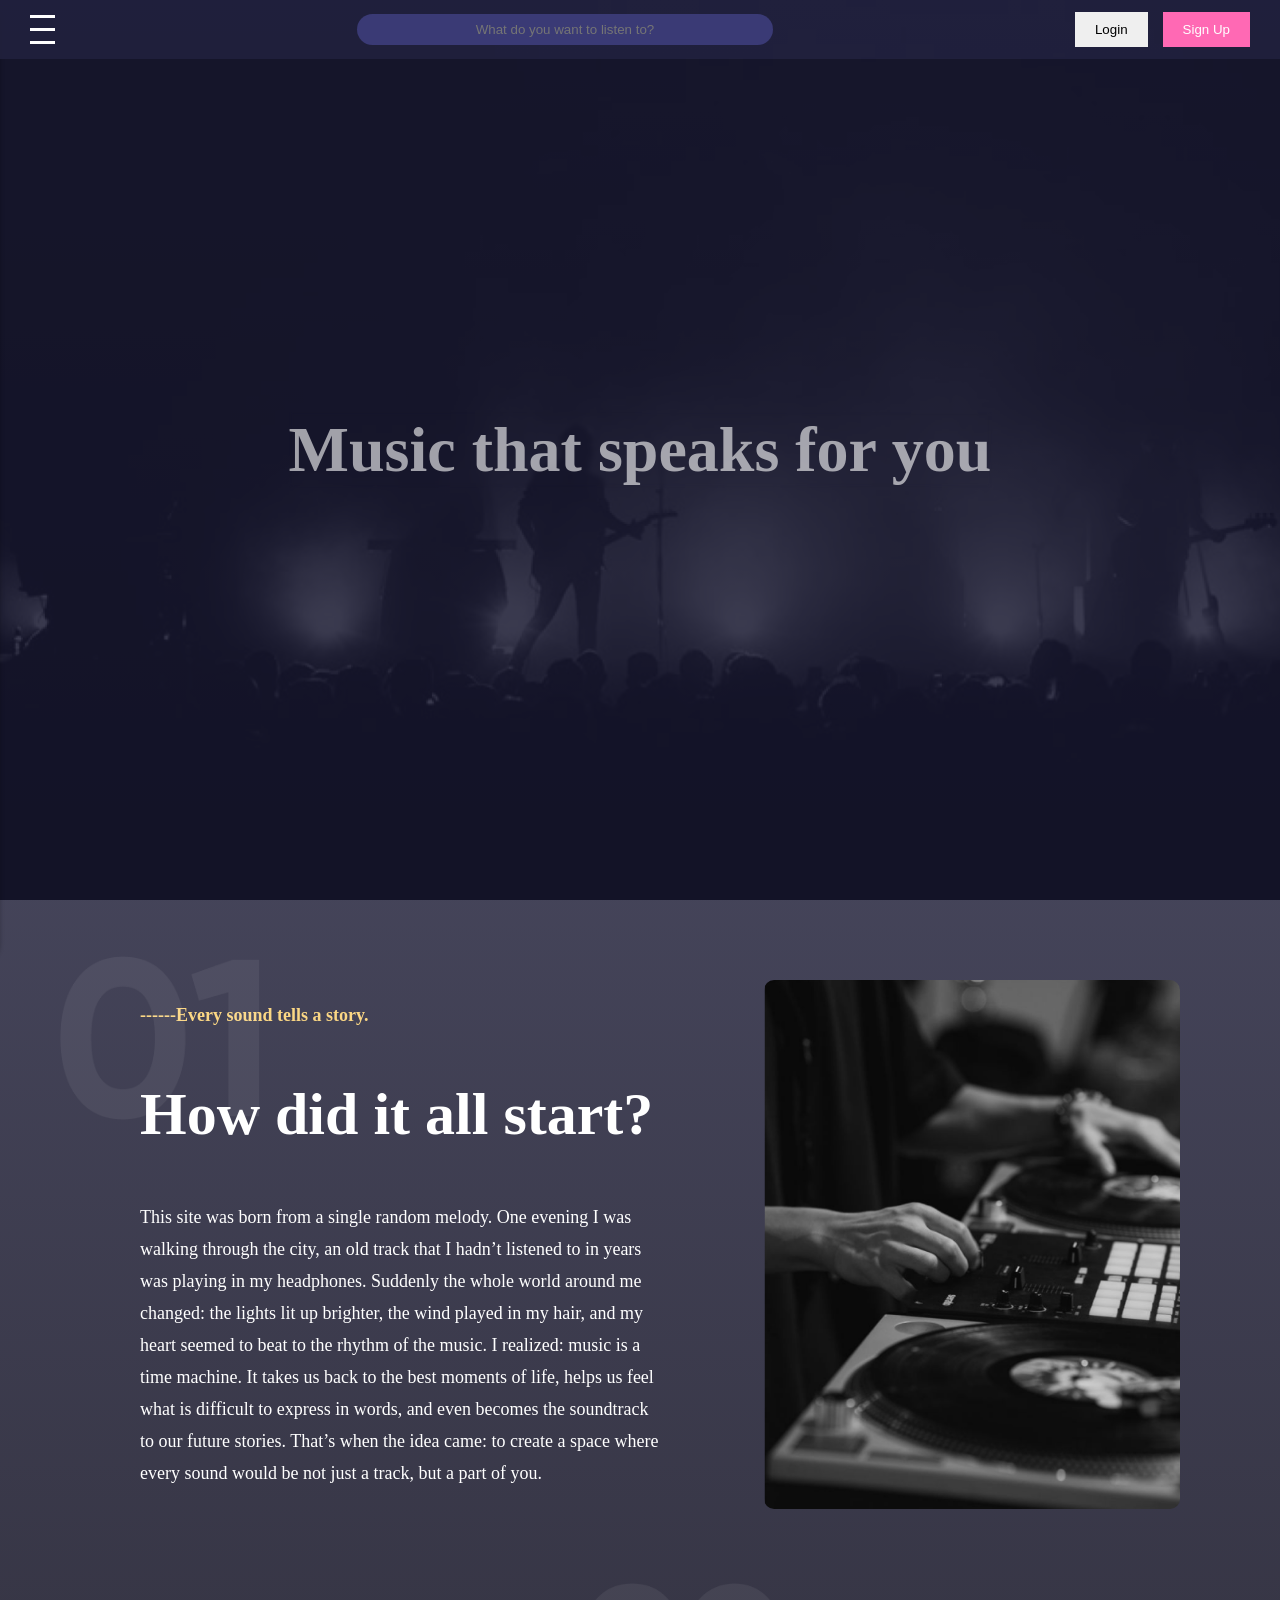
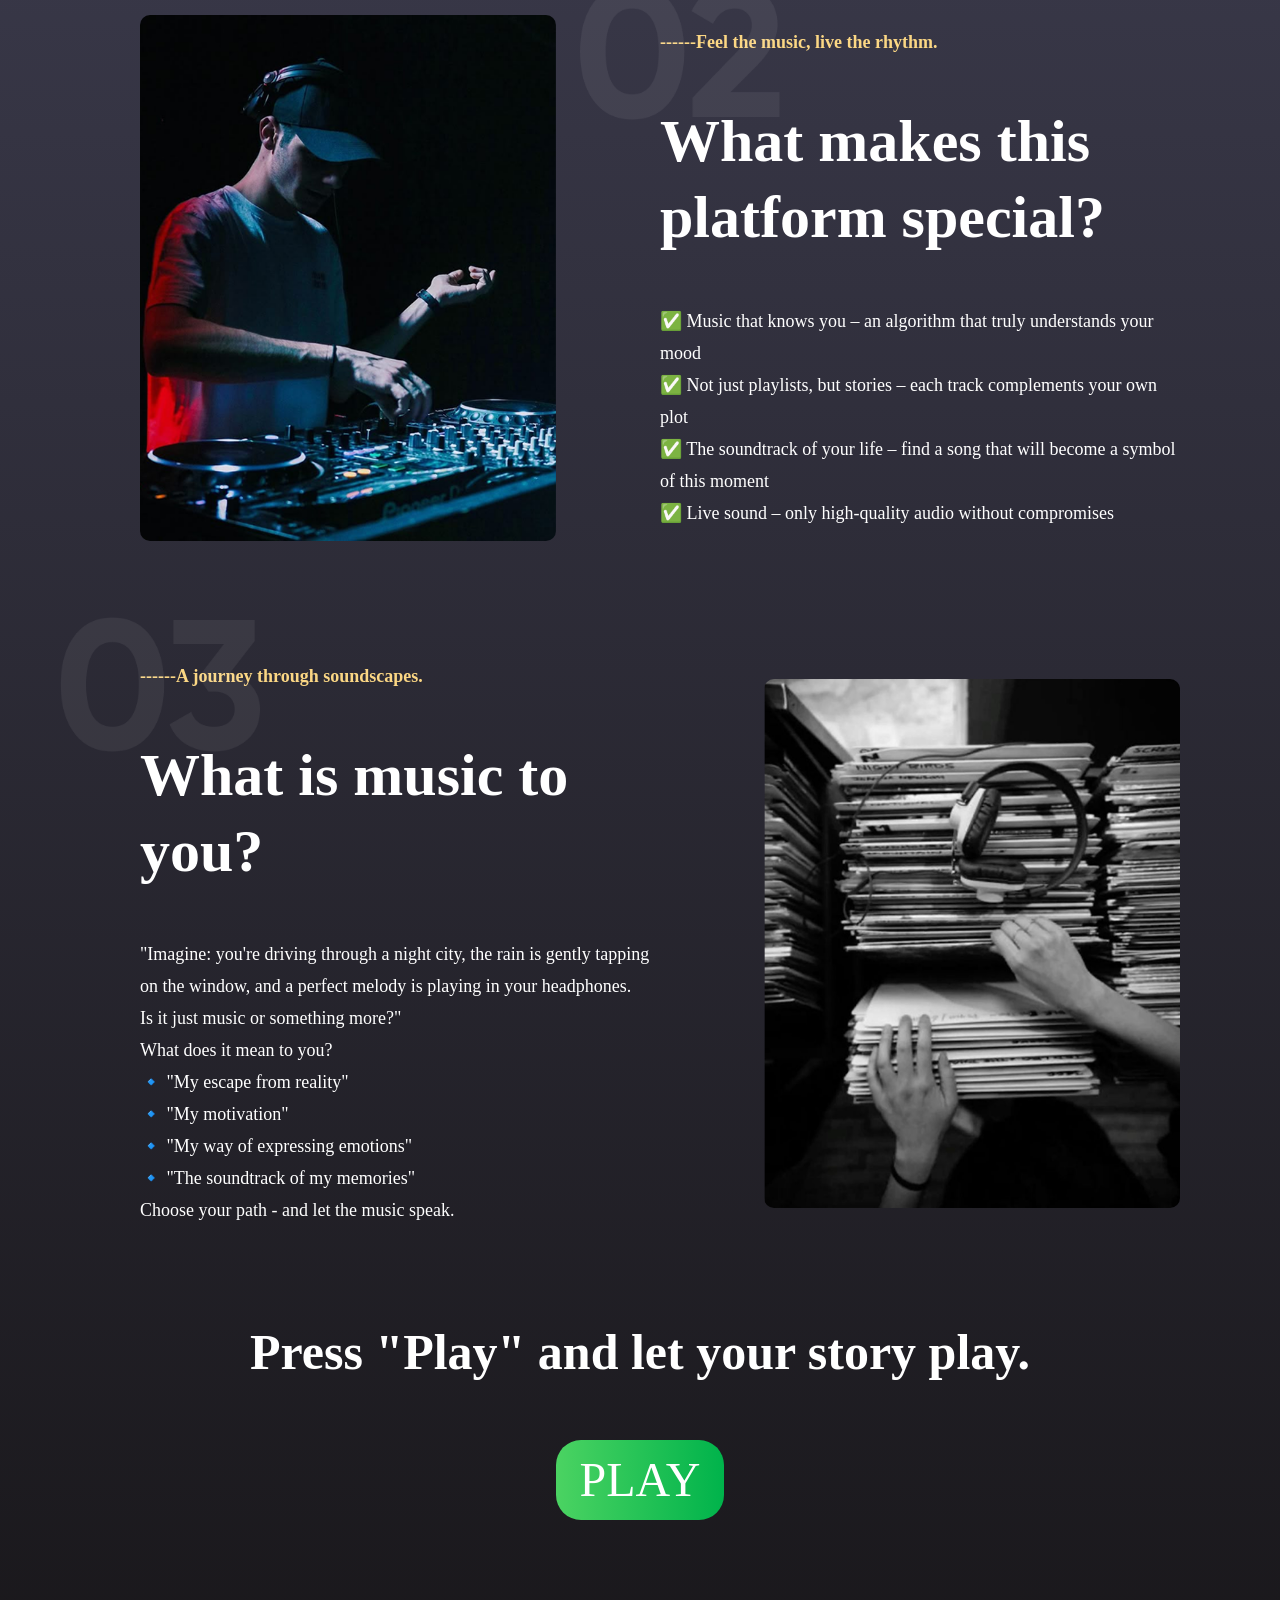
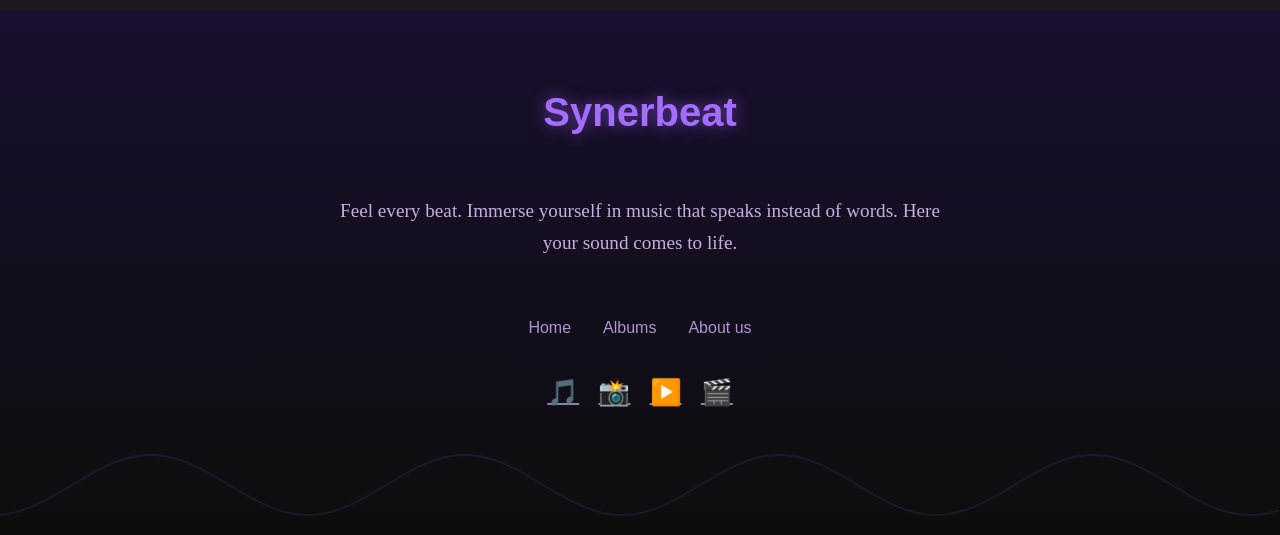
==== commit 85a92cc9: "last commit(add login + changed burger-menu)" ====
--- a/index.html
+++ b/index.html
@@ -21,9 +21,10 @@
             <input type="text" placeholder="What do you want to listen to?">
         </div>
         <div class="buttons">
-            <button class="login">Login</button>
-            <button class="signup">Sign Up</button>
+            <button class="login" onclick="location.href='log.html'">Login</button>
+            <button class="signup" onclick="location.href='log.html'">Sign Up</button>
         </div>
+          
     </header>
     <section class="hero">
         <img src="img/backg.png" alt="Concert" class="hero-image">
@@ -32,9 +33,8 @@
     </section>
     <div class="burger-menu" id="burger-menu">
         <ul>
-            <li><a href="#">HOME</a></li>
-            <li><a href="#">ALBUMS</a></li>
-            <li><a href="#">FAVORITES</a></li>
+            <li><a href="index.html">HOME</a></li>
+            <li><a href="album.html">ALBUMS</a></li>
         </ul>
     </div>
     <section class="content-section">
@@ -120,38 +120,38 @@
     </footer>
     
     <script>
-      const canvas = document.getElementById('waveCanvas');
-      const ctx = canvas.getContext('2d');
-    
-      function resizeCanvas() {
-        canvas.width = window.innerWidth;
-        canvas.height = 100;
-      }
-    
-      resizeCanvas();
-      window.addEventListener('resize', resizeCanvas);
-    
-      let step = 0;
-      function drawWave() {
-        ctx.clearRect(0, 0, canvas.width, canvas.height);
-        ctx.beginPath();
-        const amplitude = 30;
-        const frequency = 0.02;
-    
-        for (let x = 0; x < canvas.width; x++) {
-          const y = amplitude * Math.sin(frequency * (x + step)) + canvas.height / 2;
-          ctx.lineTo(x, y);
+        const canvas = document.getElementById('waveCanvas');
+        const ctx = canvas.getContext('2d');
+
+        function resizeCanvas() {
+            canvas.width = window.innerWidth;
+            canvas.height = 100;
         }
-    
-        ctx.strokeStyle = '#a46cff';
-        ctx.lineWidth = 2;
-        ctx.stroke();
-        step += 1;
-        requestAnimationFrame(drawWave);
-      }
-    
-      drawWave();
+
+        resizeCanvas();
+        window.addEventListener('resize', resizeCanvas);
+
+        let step = 0;
+        function drawWave() {
+            ctx.clearRect(0, 0, canvas.width, canvas.height);
+            ctx.beginPath();
+            const amplitude = 30;
+            const frequency = 0.02;
+
+            for (let x = 0; x < canvas.width; x++) {
+                const y = amplitude * Math.sin(frequency * (x + step)) + canvas.height / 2;
+                ctx.lineTo(x, y);
+            }
+
+            ctx.strokeStyle = '#a46cff';
+            ctx.lineWidth = 2;
+            ctx.stroke();
+            step += 1;
+            requestAnimationFrame(drawWave);
+        }
+
+        drawWave();
     </script>
-</body>
+    </body>
 
 </html>
